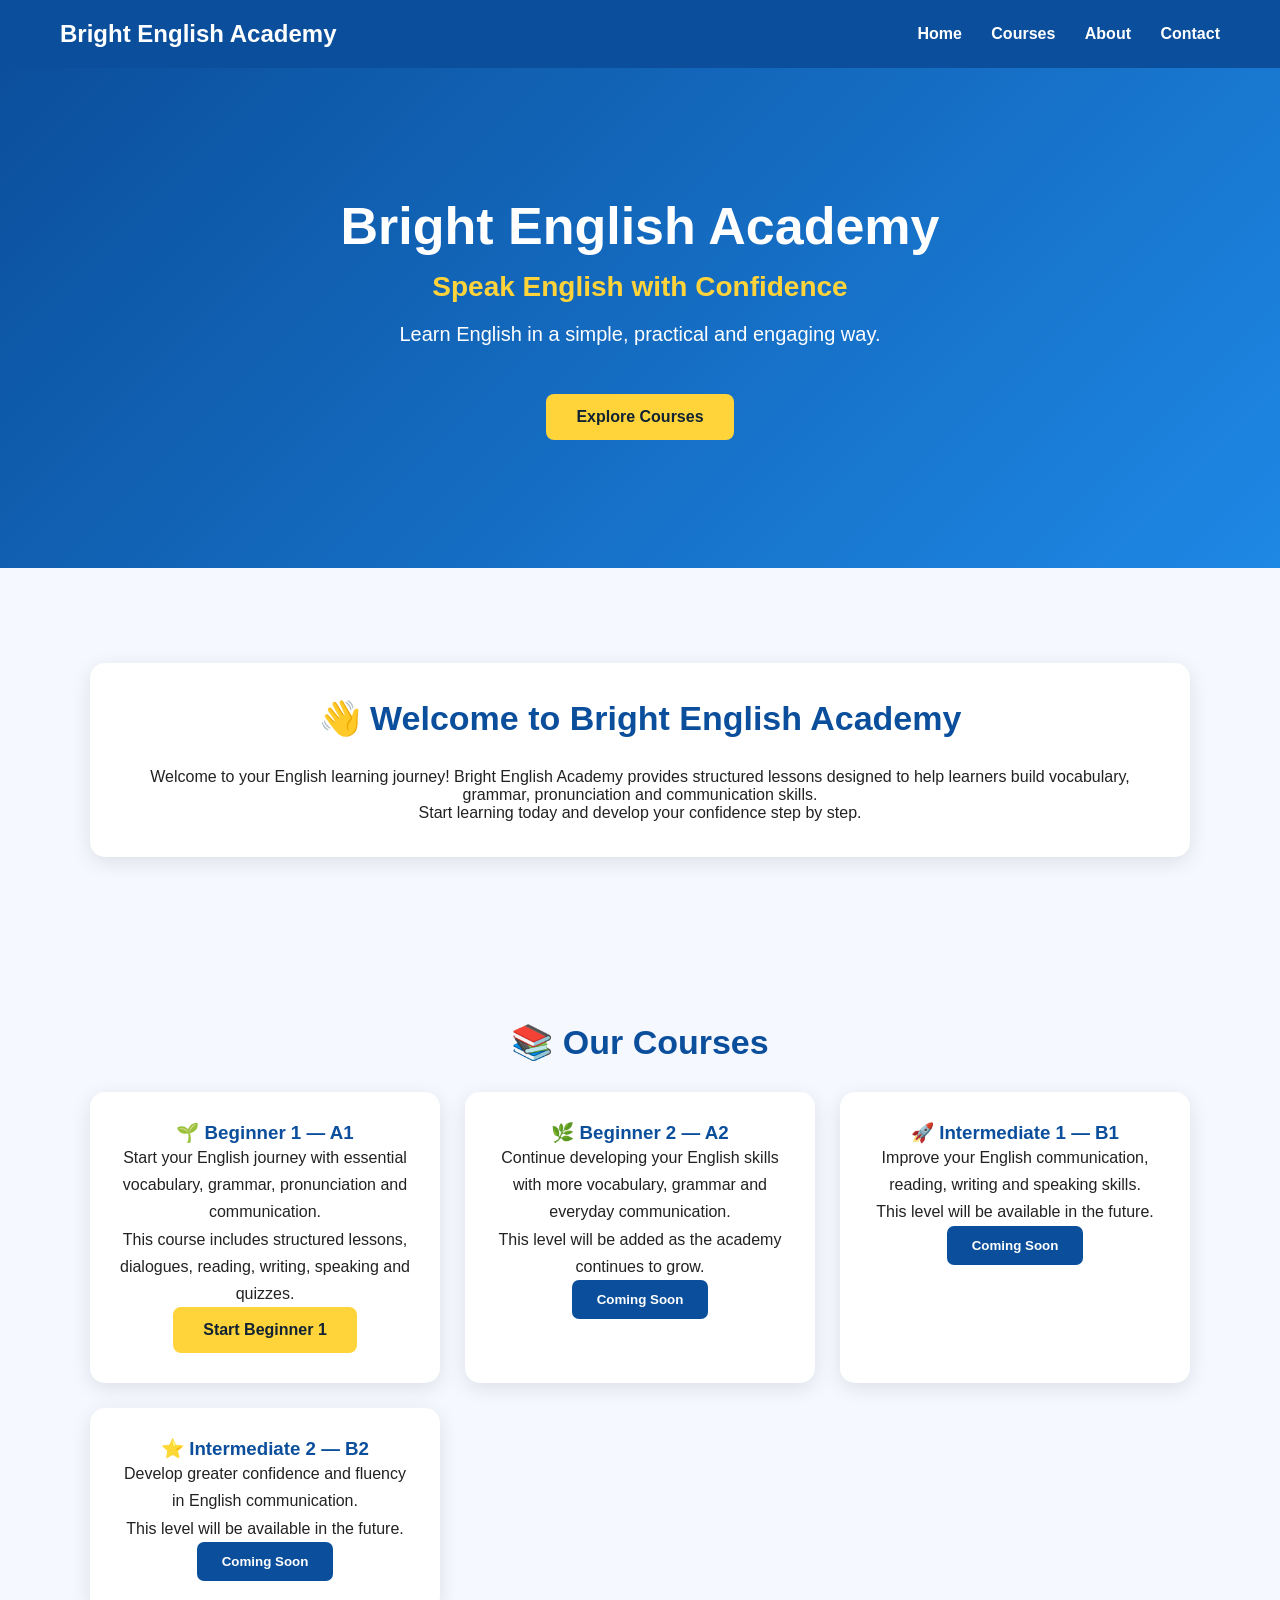
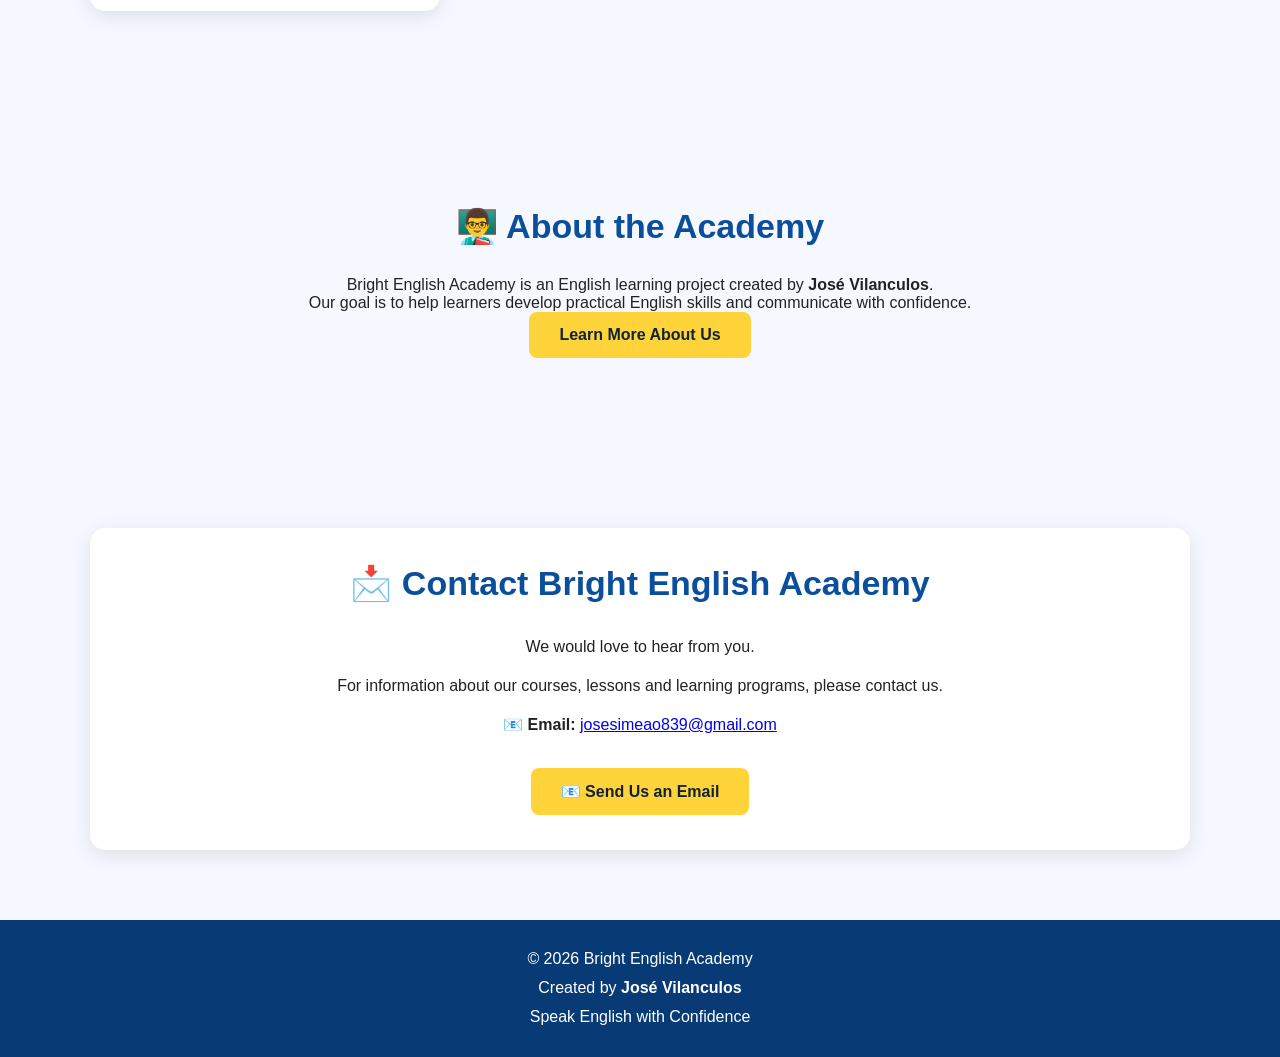
==== index.html @ e509ca89 "Update index.html" ====
<!DOCTYPE html>
<html lang="en">

<head>
<link rel="icon" type="image/png" href="logo.png">
    <meta charset="UTF-8">

    <meta name="viewport"
          content="width=device-width, initial-scale=1.0">

    <meta name="google-site-verification"
          content="b0U8e1VQ_uiC8U3adajL7qP7FSpuD-SsK0isvHvMrqo">

    <meta name="description"
          content="Bright English Academy - Learn English with structured lessons, vocabulary, grammar, pronunciation and practical exercises.">

    <meta name="keywords"
          content="Bright English Academy, Learn English, English course, Beginner English, A1 English">

    <meta name="author"
          content="José Vilanculos">

    <title>Bright English Academy | Learn English with Confidence</title>

    <link rel="stylesheet" href="style.css">

    <style>

        .home-container {
            max-width: 1100px;
            margin: auto;
        }

        .welcome-card {
            background: white;
            padding: 35px;
            margin: 25px 0;
            border-radius: 15px;
            box-shadow: 0 5px 20px rgba(0,0,0,0.10);
            text-align: center;
        }

        .welcome-card h2 {
            color: #0b4f9c;
        }

        .courses-grid {
            display: grid;
            grid-template-columns:
                repeat(auto-fit, minmax(280px, 1fr));

            gap: 25px;
            margin-top: 30px;
        }

        .course-card {
            background: white;
            padding: 30px;
            border-radius: 15px;
            box-shadow: 0 5px 20px rgba(0,0,0,0.10);
        }

        .course-card h3 {
            color: #0b4f9c;
        }

        .course-card p {
            line-height: 1.7;
        }

        .academy-info {
            background: #f5f9ff;
            padding: 30px;
            border-radius: 15px;
            margin-top: 25px;
        }

        .contact-box {
            background: white;
            padding: 35px;
            border-radius: 15px;
            box-shadow: 0 5px 20px rgba(0,0,0,0.10);
        }

    </style>

</head>


<body>


<!-- HEADER -->

<header>

    <div class="logo">
        Bright English Academy
    </div>

    <nav>

        <a href="index.html">
            Home
        </a>

        <a href="#courses">
            Courses
        </a>

        <a href="about.html">
            About
        </a>

        <a href="#contact">
            Contact
        </a>

    </nav>

</header>


<!-- HERO -->

<section id="home" class="hero">

    <div>

        <h1>
            Bright English Academy
        </h1>

        <h2>
            Speak English with Confidence
        </h2>

        <p>
            Learn English in a simple, practical
            and engaging way.
        </p>

        <br>

        <a href="#courses"
           class="button">

            Explore Courses

        </a>

    </div>

</section>


<!-- WELCOME -->

<section class="section">

<div class="home-container">

    <div class="welcome-card">

        <h2>
            👋 Welcome to Bright English Academy
        </h2>

        <p>

            Welcome to your English learning journey!

            Bright English Academy provides structured
            lessons designed to help learners build
            vocabulary, grammar, pronunciation and
            communication skills.

        </p>

        <p>

            Start learning today and develop your
            confidence step by step.

        </p>

    </div>

</div>

</section>


<!-- COURSES -->

<section id="courses"
         class="section">

<div class="home-container">

    <h2>
        📚 Our Courses
    </h2>


    <div class="courses-grid">


        <!-- BEGINNER 1 -->

        <div class="course-card">

            <h3>
                🌱 Beginner 1 — A1
            </h3>

            <p>

                Start your English journey with
                essential vocabulary, grammar,
                pronunciation and communication.

            </p>

            <p>

                This course includes structured
                lessons, dialogues, reading,
                writing, speaking and quizzes.

            </p>

            <a href="beginner1.html"
               class="button">

                Start Beginner 1

            </a>

        </div>


        <!-- BEGINNER 2 -->

        <div class="course-card">

            <h3>
                🌿 Beginner 2 — A2
            </h3>

            <p>

                Continue developing your English
                skills with more vocabulary,
                grammar and everyday communication.

            </p>

            <p>

                This level will be added as the
                academy continues to grow.

            </p>

            <button disabled>
                Coming Soon
            </button>

        </div>


        <!-- INTERMEDIATE 1 -->

        <div class="course-card">

            <h3>
                🚀 Intermediate 1 — B1
            </h3>

            <p>

                Improve your English communication,
                reading, writing and speaking skills.

            </p>

            <p>

                This level will be available
                in the future.

            </p>

            <button disabled>
                Coming Soon
            </button>

        </div>


        <!-- INTERMEDIATE 2 -->

        <div class="course-card">

            <h3>
                ⭐ Intermediate 2 — B2
            </h3>

            <p>

                Develop greater confidence and
                fluency in English communication.

            </p>

            <p>

                This level will be available
                in the future.

            </p>

            <button disabled>
                Coming Soon
            </button>

        </div>


    </div>

</div>

</section>


<!-- ABOUT PREVIEW -->

<section class="section">

<div class="home-container">

    <div class="academy-info">

        <h2>
            👨‍🏫 About the Academy
        </h2>

        <p>

            Bright English Academy is an English
            learning project created by
            <strong>José Vilanculos</strong>.

        </p>

        <p>

            Our goal is to help learners develop
            practical English skills and communicate
            with confidence.

        </p>

        <a href="about.html"
           class="button">

            Learn More About Us

        </a>

    </div>

</div>

</section>


<!-- CONTACT -->

<section id="contact"
         class="section">

<div class="home-container">

    <div class="contact-box">

        <h2>
            📩 Contact Bright English Academy
        </h2>

        <p>
            We would love to hear from you.
        </p>

        <p>

            For information about our courses,
            lessons and learning programs,
            please contact us.

        </p>

        <p>

            📧 <strong>Email:</strong>

            <a href="mailto:josesimeao839@gmail.com">

                josesimeao839@gmail.com

            </a>

        </p>

        <br>

        <a href="mailto:josesimeao839@gmail.com"
           class="button">

            📧 Send Us an Email

        </a>

    </div>

</div>

</section>


<!-- FOOTER -->

<footer>

    <p>
        © 2026 Bright English Academy
    </p>

    <p>
        Created by <strong>José Vilanculos</strong>
    </p>

    <p>
        Speak English with Confidence
    </p>

</footer>


</body>

</html>
---- style.css ----
* {
    margin: 0;
    padding: 0;
    box-sizing: border-box;
}

body {
    font-family: Arial, sans-serif;
    background: #f5f9ff;
    color: #222;
}

header {
    background: #0b4f9c;
    color: white;
    padding: 20px 60px;
    display: flex;
    justify-content: space-between;
    align-items: center;
}

.logo {
    font-size: 24px;
    font-weight: bold;
}

nav a {
    color: white;
    text-decoration: none;
    margin-left: 25px;
    font-weight: bold;
}

nav a:hover {
    color: #ffd43b;
}

.hero {
    min-height: 500px;
    display: flex;
    align-items: center;
    justify-content: center;
    text-align: center;
    padding: 50px 20px;
    background: linear-gradient(135deg, #0b4f9c, #1e88e5);
    color: white;
}

.hero h1 {
    font-size: 52px;
    margin-bottom: 15px;
}

.hero h2 {
    font-size: 28px;
    color: #ffd43b;
    margin-bottom: 20px;
}

.hero p {
    font-size: 20px;
    margin-bottom: 30px;
}

.button {
    display: inline-block;
    background: #ffd43b;
    color: #123;
    padding: 14px 30px;
    border-radius: 8px;
    text-decoration: none;
    font-weight: bold;
}

.button:hover {
    background: white;
}

.section {
    padding: 70px 20px;
    text-align: center;
}

.section h2 {
    color: #0b4f9c;
    font-size: 34px;
    margin-bottom: 30px;
}

.card {
    max-width: 500px;
    margin: auto;
    background: white;
    padding: 35px;
    border-radius: 15px;
    box-shadow: 0 5px 20px rgba(0, 0, 0, 0.12);
}

.card h3 {
    color: #0b4f9c;
    font-size: 28px;
    margin-bottom: 15px;
}

.card p {
    line-height: 1.7;
    margin-bottom: 20px;
}

button {
    background: #0b4f9c;
    color: white;
    border: none;
    padding: 12px 25px;
    border-radius: 7px;
    cursor: pointer;
    font-weight: bold;
}

button:hover {
    background: #083b75;
}

#about p,
#contact p {
    max-width: 700px;
    margin: 12px auto;
    line-height: 1.7;
}

footer {
    background: #083b75;
    color: white;
    text-align: center;
    padding: 25px;
    line-height: 1.8;
}
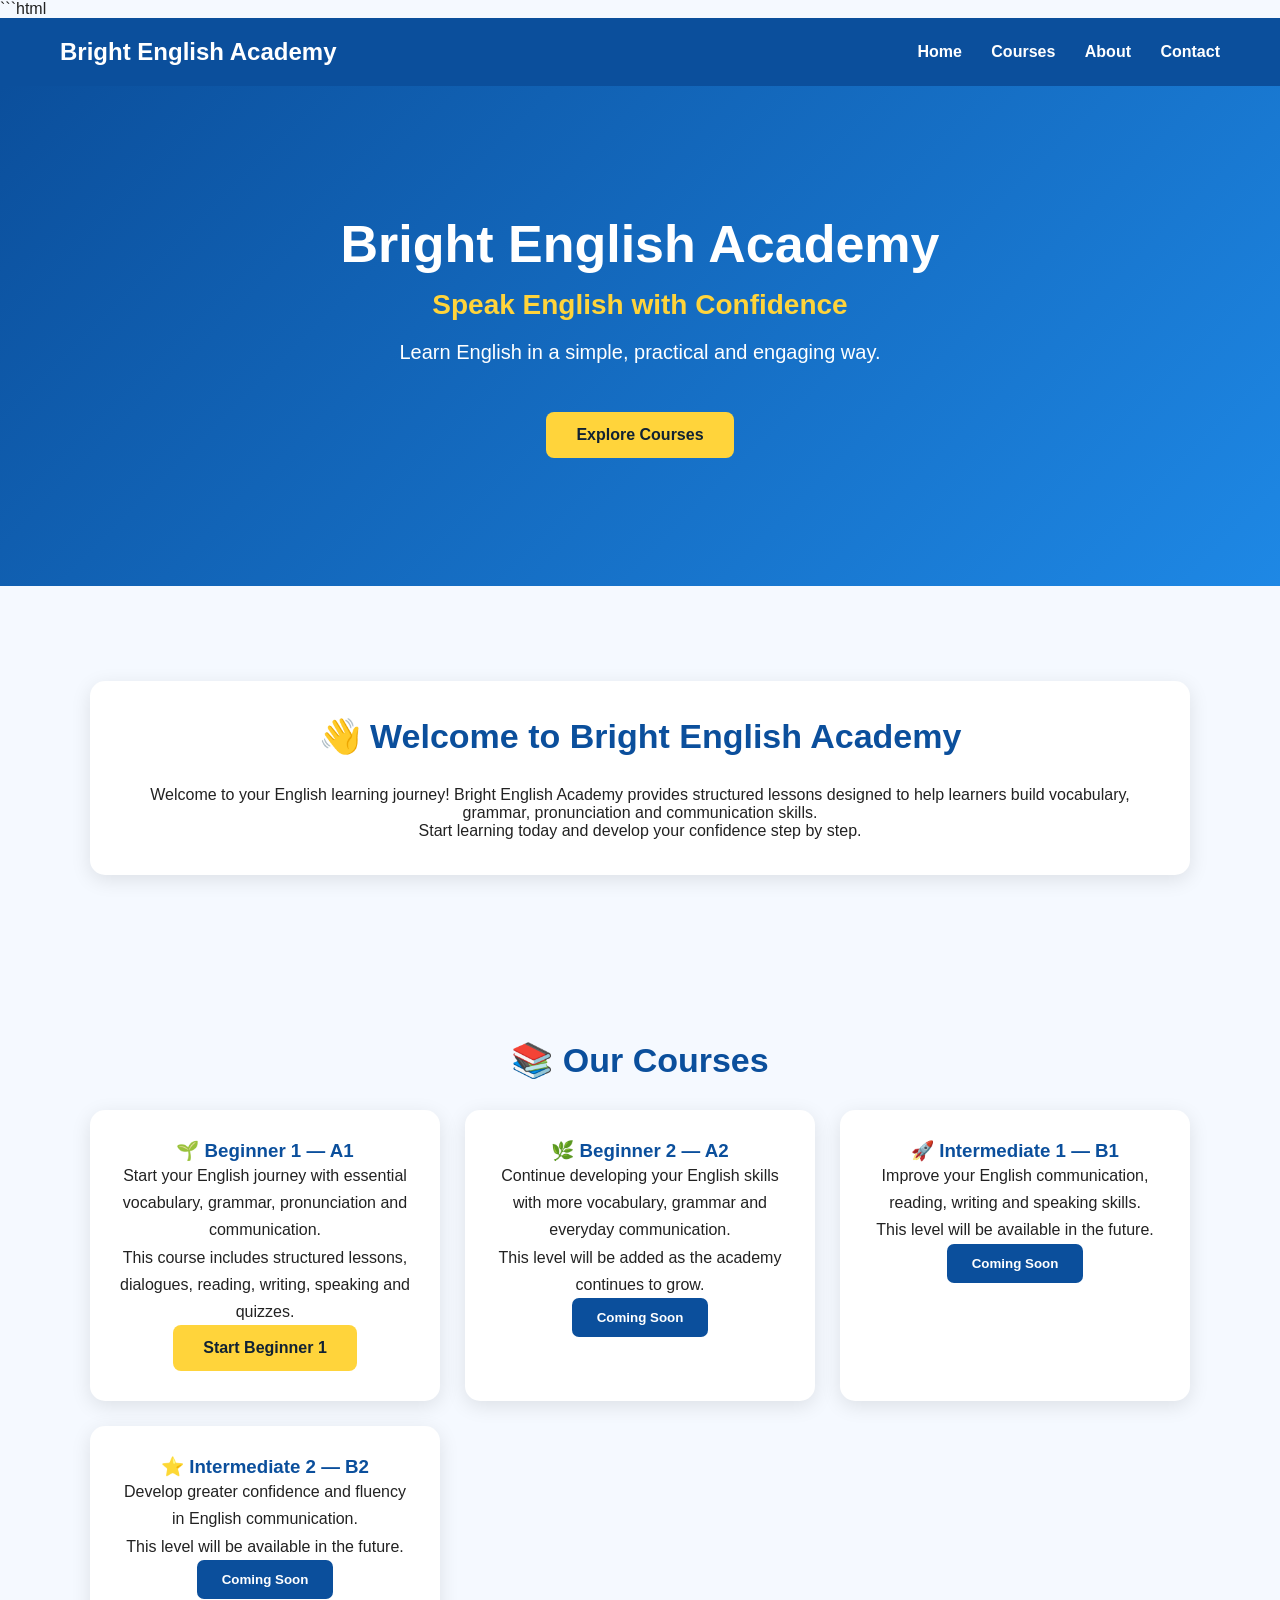
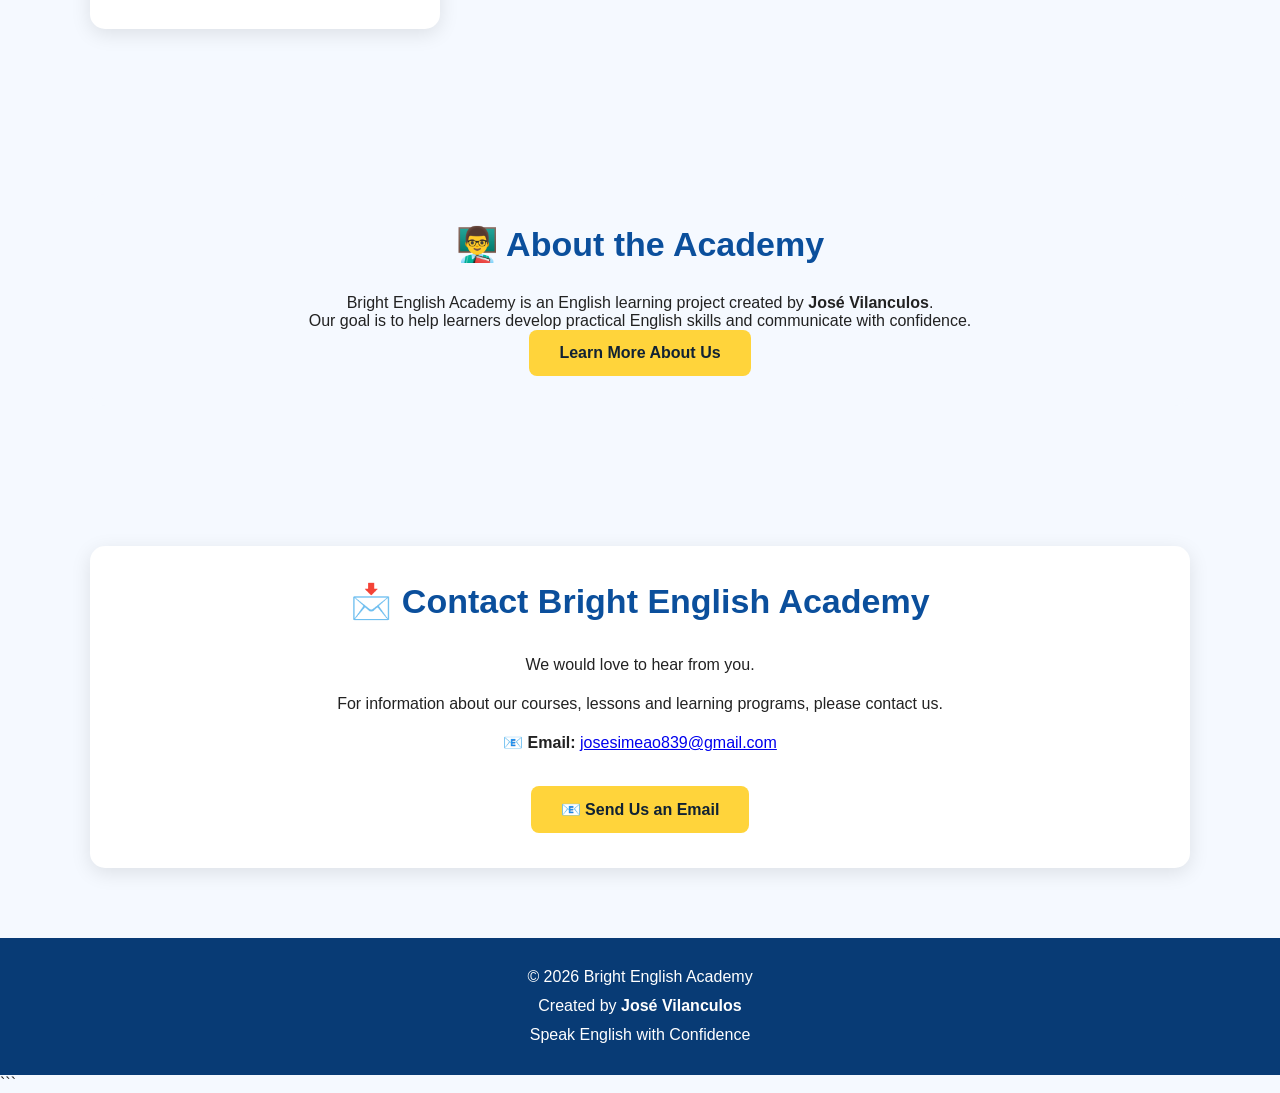
==== commit 0face3e4: "Update index.html" ====
--- a/index.html
+++ b/index.html
@@ -1,8 +1,11 @@
+```html
 <!DOCTYPE html>
 <html lang="en">
 
 <head>
-<link rel="icon" type="image/png" href="logo.png">
+
+    <link rel="icon" type="image/png" href="logo.png">
+
     <meta charset="UTF-8">
 
     <meta name="viewport"
@@ -230,7 +233,9 @@
 
             </p>
 
-            <a href="beginner1.html"
+            <!-- CORRECTED LINK -->
+
+            <a href="beginner-a1.html"
                class="button">
 
                 Start Beginner 1
@@ -452,3 +457,4 @@
 </body>
 
 </html>
+```
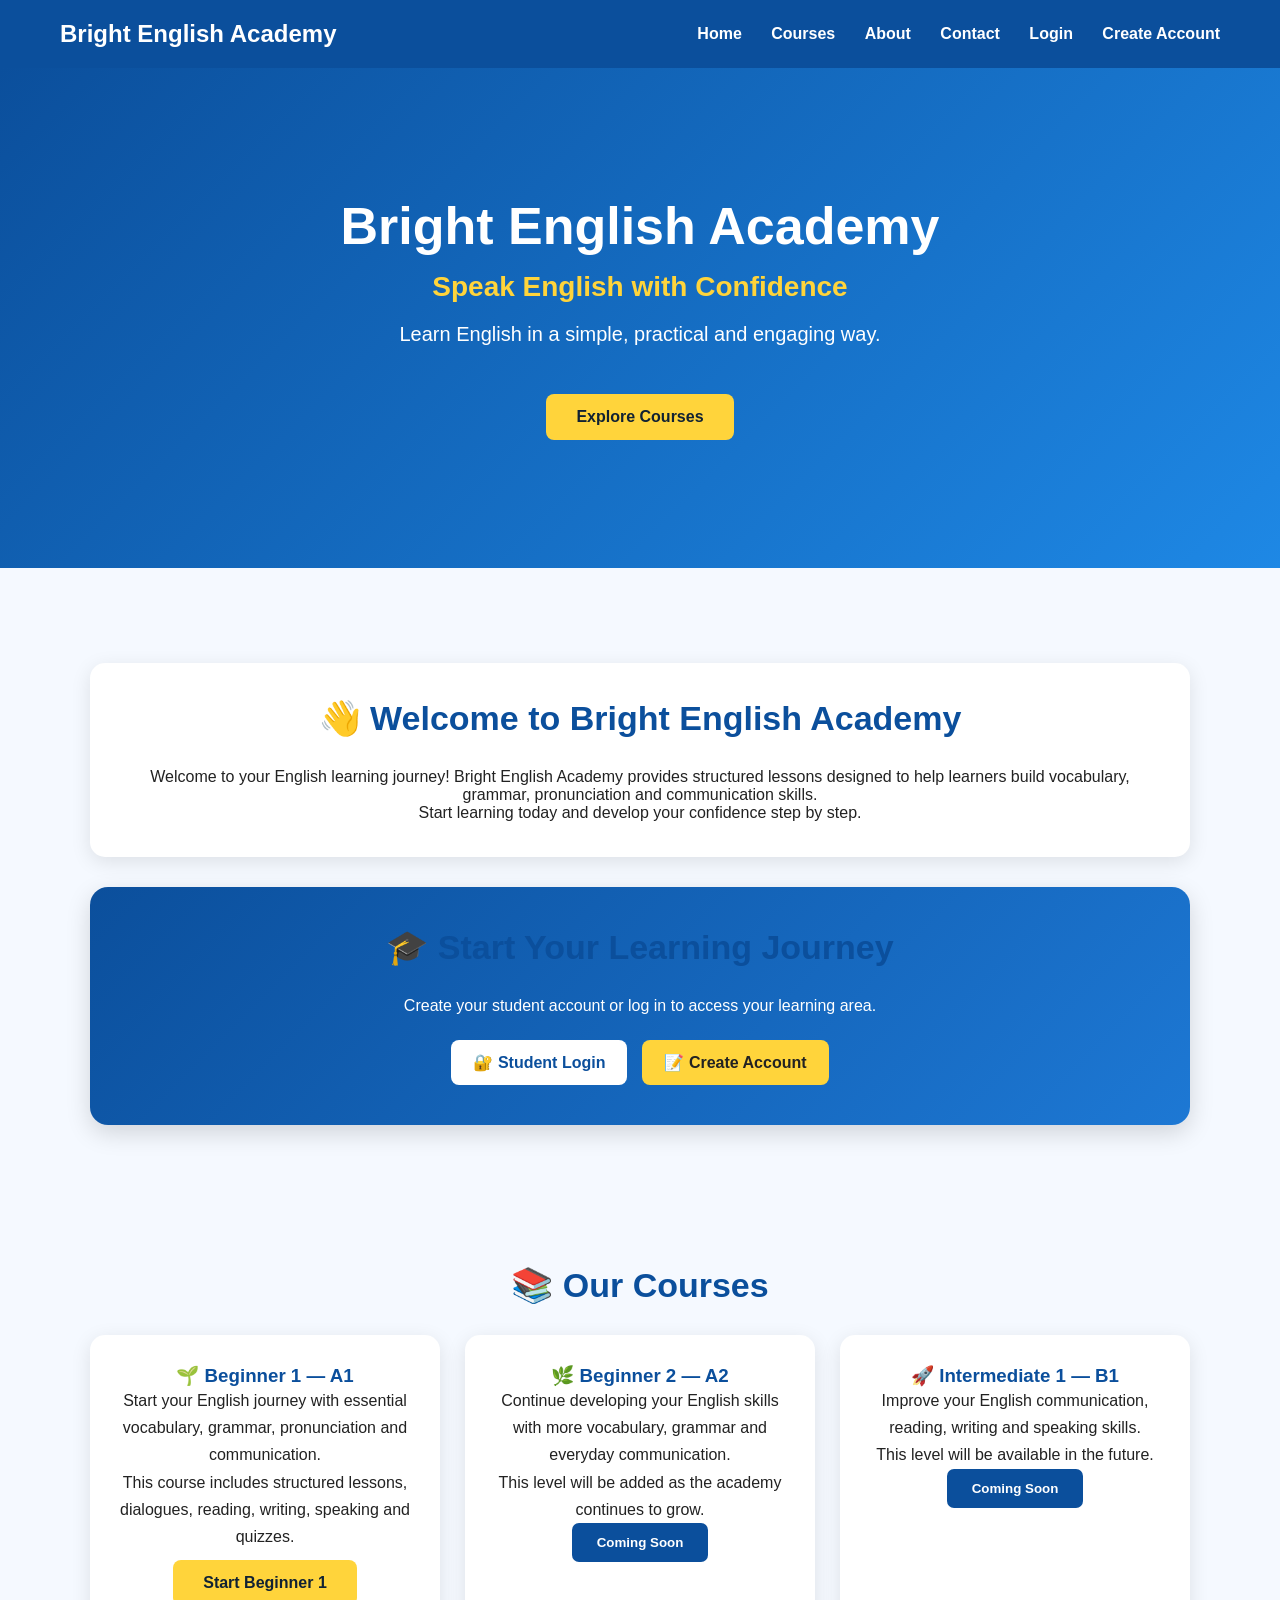
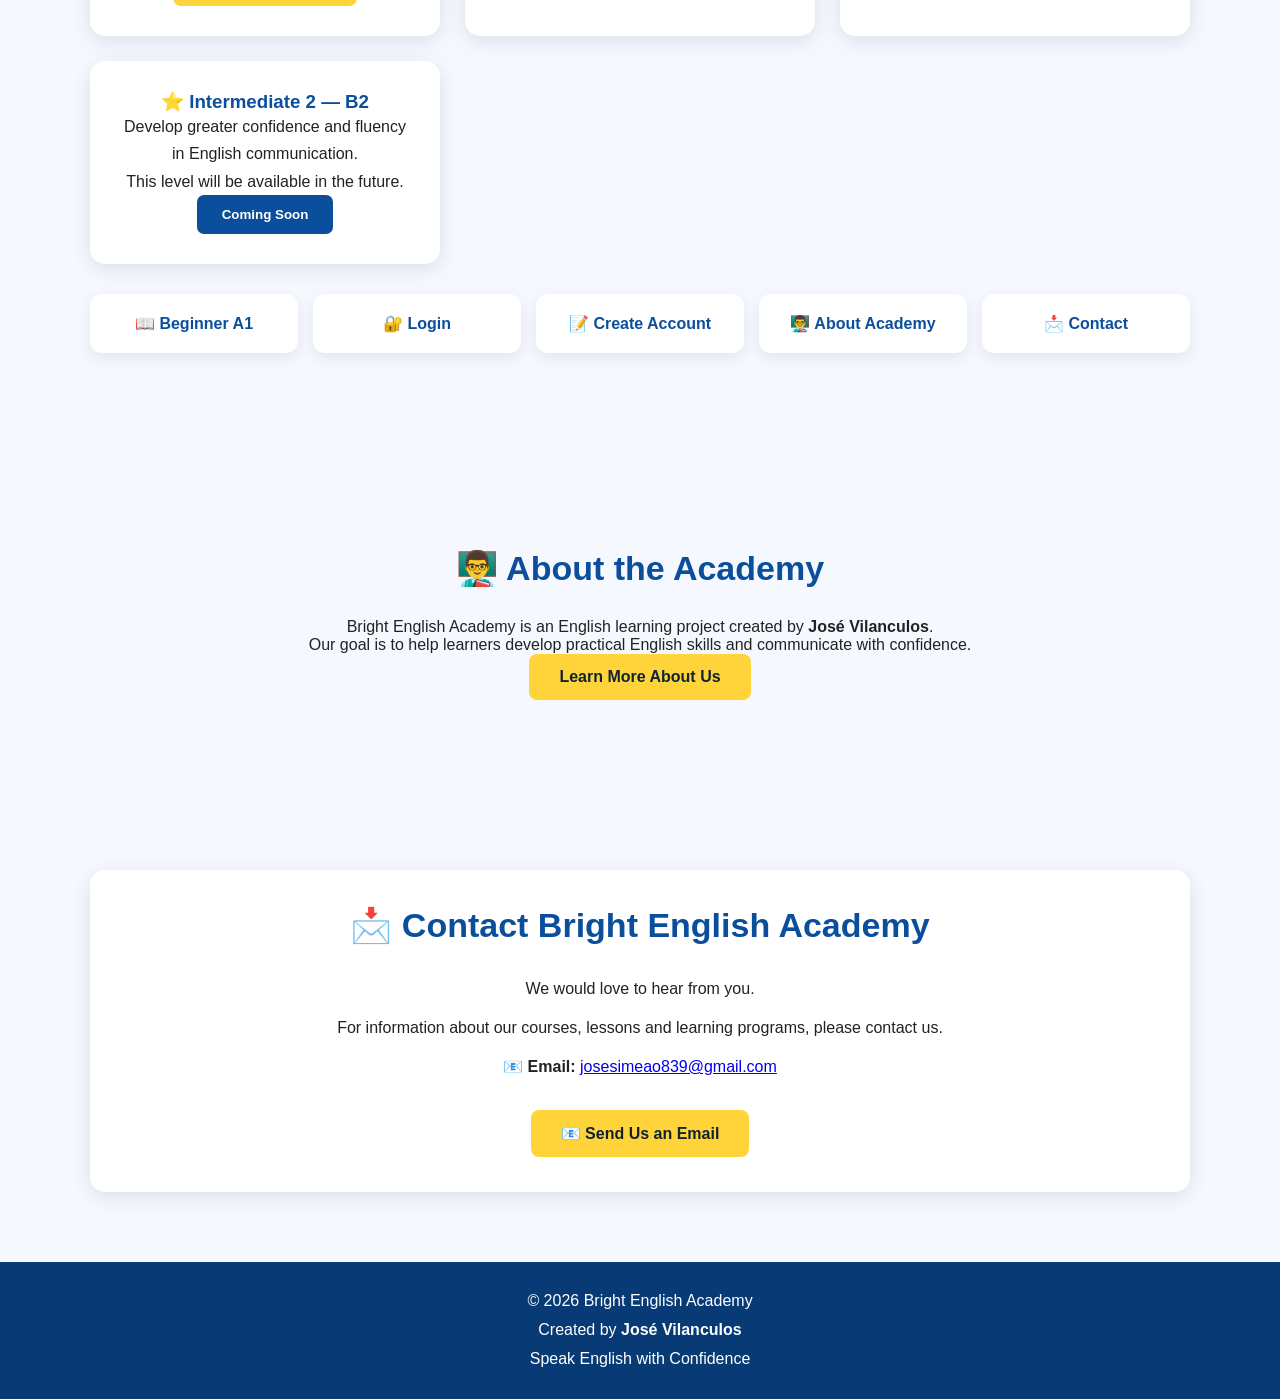
==== commit de7a5bc5: "Update index.html" ====
--- a/index.html
+++ b/index.html
@@ -1,4 +1,3 @@
-```html
 <!DOCTYPE html>
 <html lang="en">
 
@@ -22,6 +21,10 @@
 
     <meta name="author"
           content="José Vilanculos">
+
+    <!-- Private pages should not appear in Google search -->
+    <meta name="robots"
+          content="index, follow">
 
     <title>Bright English Academy | Learn English with Confidence</title>
 
@@ -51,7 +54,6 @@
             display: grid;
             grid-template-columns:
                 repeat(auto-fit, minmax(280px, 1fr));
-
             gap: 25px;
             margin-top: 30px;
         }
@@ -85,6 +87,125 @@
             box-shadow: 0 5px 20px rgba(0,0,0,0.10);
         }
 
+        .account-box {
+            background: linear-gradient(
+                135deg,
+                #0b4f9c,
+                #1d78d4
+            );
+
+            color: white;
+
+            padding: 40px;
+
+            border-radius: 18px;
+
+            margin-top: 30px;
+
+            text-align: center;
+
+            box-shadow:
+                0 8px 25px
+                rgba(0,0,0,0.15);
+        }
+
+        .account-box h2 {
+            margin-top: 0;
+        }
+
+        .account-buttons {
+            display: flex;
+            justify-content: center;
+            gap: 15px;
+            flex-wrap: wrap;
+            margin-top: 25px;
+        }
+
+        .account-button {
+            display: inline-block;
+
+            padding: 13px 22px;
+
+            border-radius: 8px;
+
+            text-decoration: none;
+
+            font-weight: bold;
+        }
+
+        .login-button {
+            background: white;
+            color: #0b4f9c;
+        }
+
+        .register-button {
+            background: #ffd43b;
+            color: #222;
+        }
+
+        .account-button:hover {
+            opacity: 0.9;
+            transform: translateY(-1px);
+        }
+
+        .course-card .button {
+            display: inline-block;
+            margin-top: 10px;
+        }
+
+        .quick-links {
+            display: grid;
+
+            grid-template-columns:
+                repeat(auto-fit, minmax(180px, 1fr));
+
+            gap: 15px;
+
+            margin-top: 30px;
+        }
+
+        .quick-link {
+            display: block;
+
+            background: white;
+
+            padding: 20px;
+
+            border-radius: 12px;
+
+            text-align: center;
+
+            text-decoration: none;
+
+            color: #0b4f9c;
+
+            font-weight: bold;
+
+            box-shadow:
+                0 5px 15px
+                rgba(0,0,0,0.08);
+        }
+
+        .quick-link:hover {
+            transform: translateY(-2px);
+        }
+
+        @media (max-width: 600px) {
+
+            .account-box {
+                padding: 30px 20px;
+            }
+
+            .account-buttons {
+                flex-direction: column;
+            }
+
+            .account-button {
+                width: 100%;
+            }
+
+        }
+
     </style>
 
 </head>
@@ -117,6 +238,14 @@
 
         <a href="#contact">
             Contact
+        </a>
+
+        <a href="login.html">
+            Login
+        </a>
+
+        <a href="register.html">
+            Create Account
         </a>
 
     </nav>
@@ -189,6 +318,40 @@
 
     </div>
 
+
+    <!-- ACCOUNT -->
+
+    <div class="account-box">
+
+        <h2>
+            🎓 Start Your Learning Journey
+        </h2>
+
+        <p>
+            Create your student account or log in
+            to access your learning area.
+        </p>
+
+        <div class="account-buttons">
+
+            <a href="login.html"
+               class="account-button login-button">
+
+                🔐 Student Login
+
+            </a>
+
+            <a href="register.html"
+               class="account-button register-button">
+
+                📝 Create Account
+
+            </a>
+
+        </div>
+
+    </div>
+
 </div>
 
 </section>
@@ -233,8 +396,6 @@
 
             </p>
 
-            <!-- CORRECTED LINK -->
-
             <a href="beginner-a1.html"
                class="button">
 
@@ -335,6 +496,52 @@
 
     </div>
 
+
+    <!-- QUICK LINKS -->
+
+    <div class="quick-links">
+
+        <a href="beginner-a1.html"
+           class="quick-link">
+
+            📖 Beginner A1
+
+        </a>
+
+
+        <a href="login.html"
+           class="quick-link">
+
+            🔐 Login
+
+        </a>
+
+
+        <a href="register.html"
+           class="quick-link">
+
+            📝 Create Account
+
+        </a>
+
+
+        <a href="about.html"
+           class="quick-link">
+
+            👨‍🏫 About Academy
+
+        </a>
+
+
+        <a href="#contact"
+           class="quick-link">
+
+            📩 Contact
+
+        </a>
+
+    </div>
+
 </div>
 
 </section>
@@ -457,4 +664,3 @@
 </body>
 
 </html>
-```
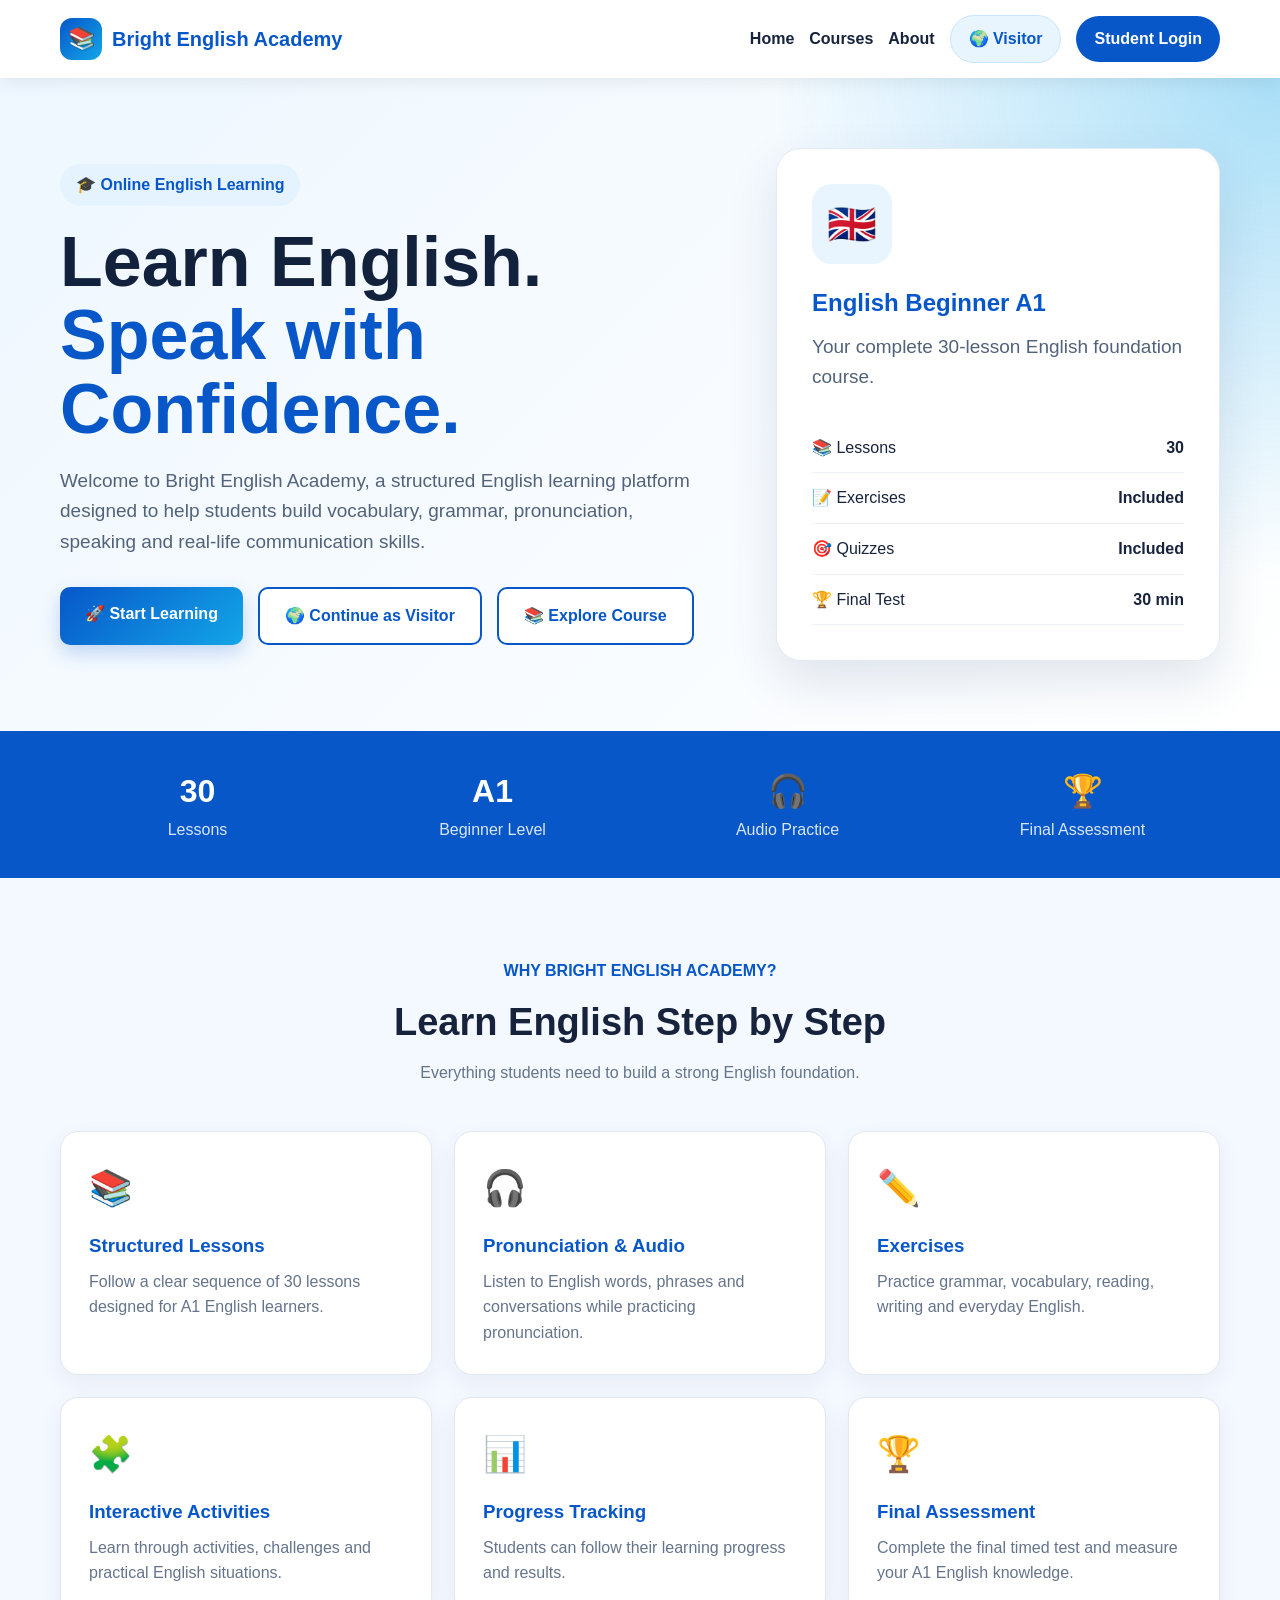
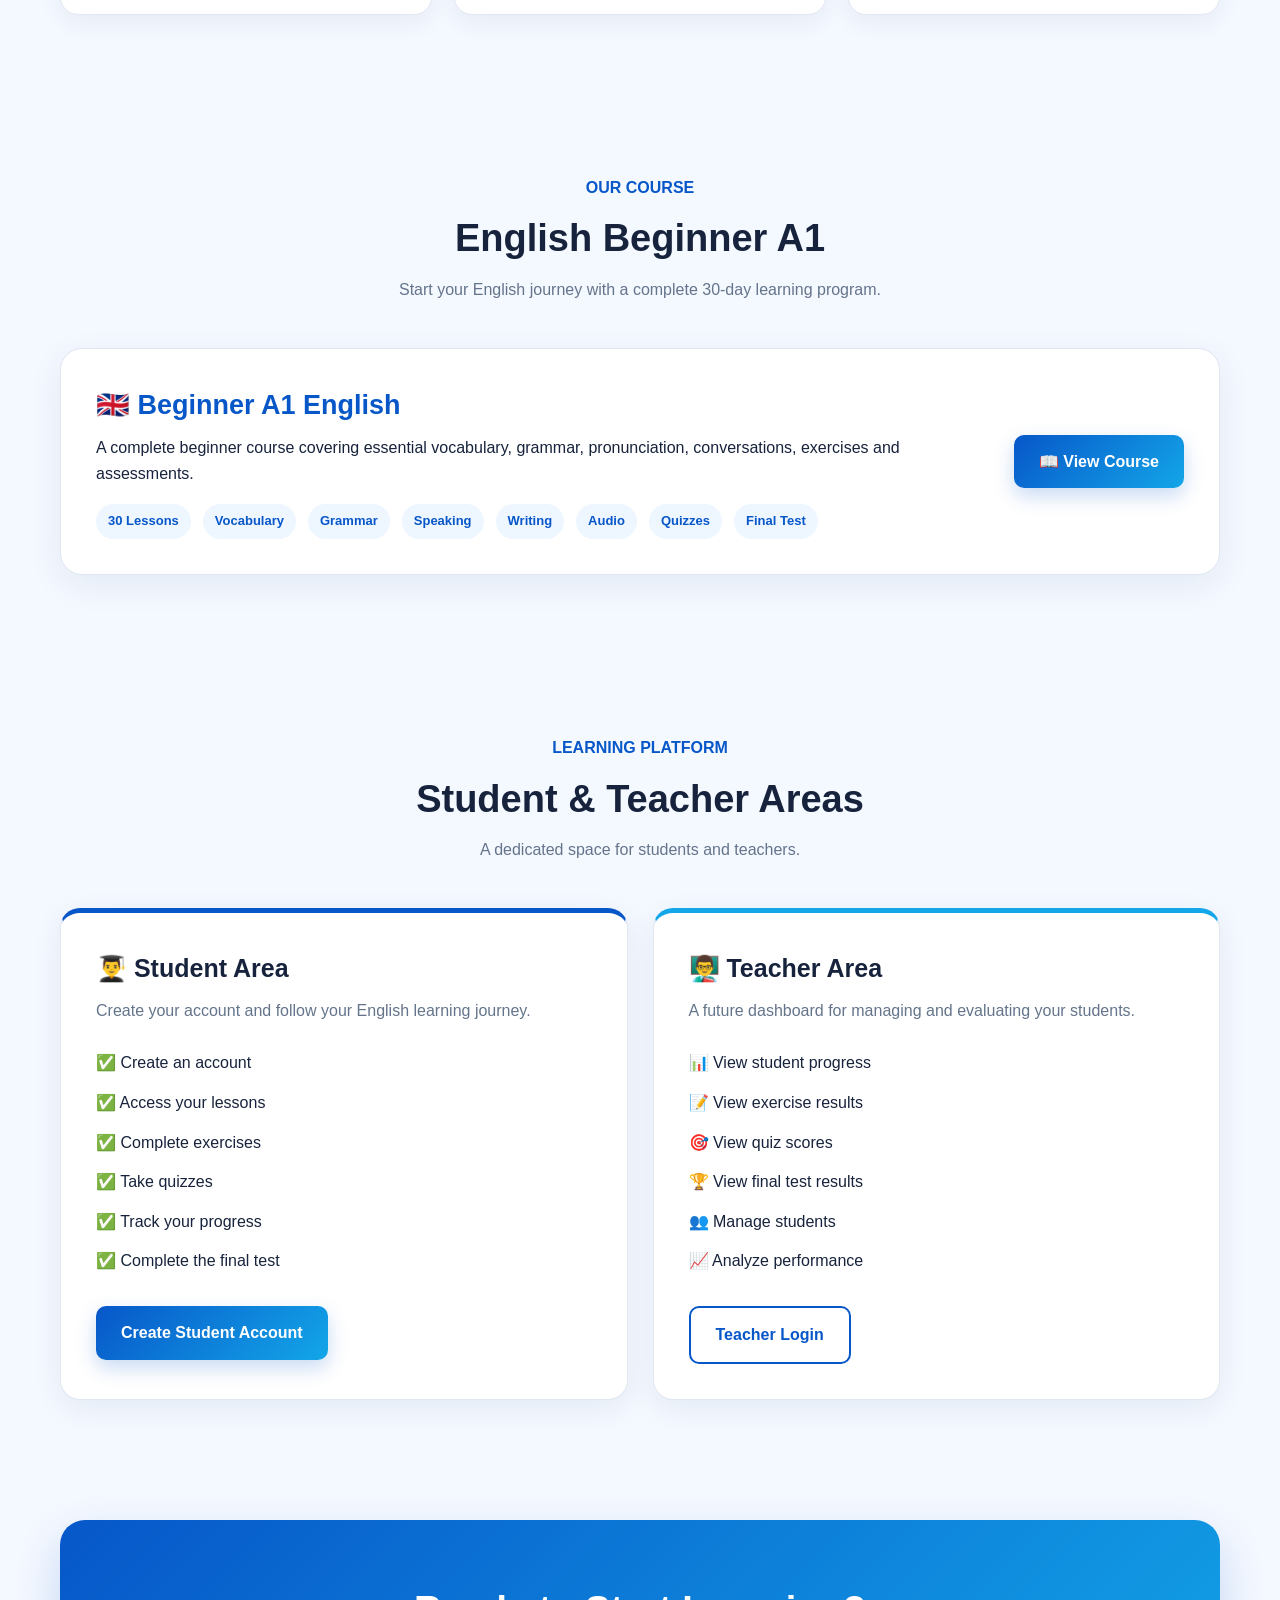
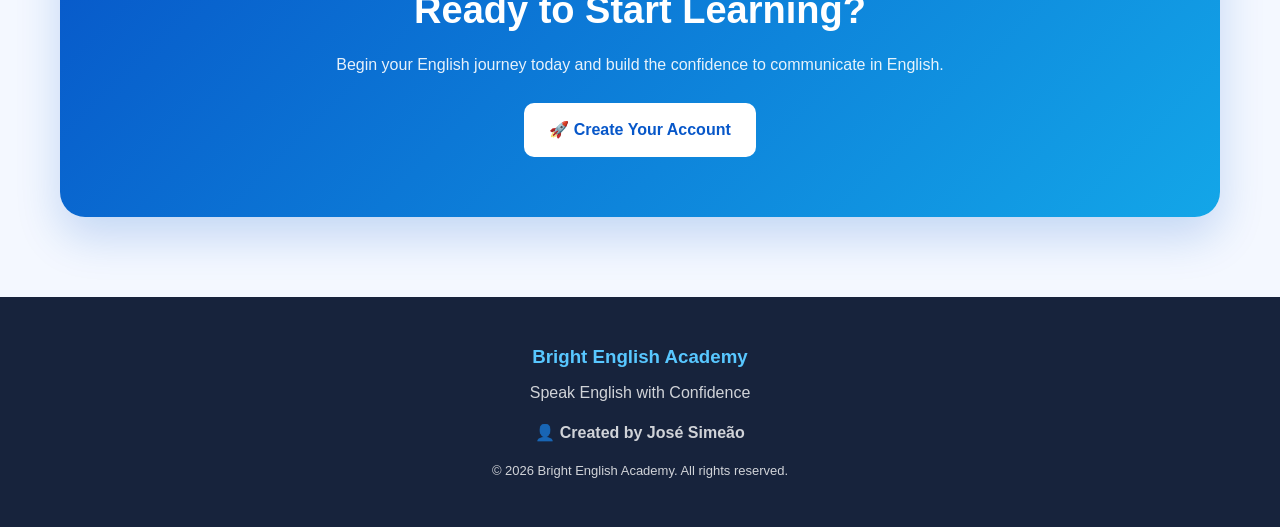
==== commit 16194b8e: "Add files via upload" ====
--- a/index.html
+++ b/index.html
@@ -3,207 +3,714 @@
 
 <head>
 
-    <link rel="icon" type="image/png" href="logo.png">
-
     <meta charset="UTF-8">
 
     <meta name="viewport"
           content="width=device-width, initial-scale=1.0">
 
-    <meta name="google-site-verification"
-          content="b0U8e1VQ_uiC8U3adajL7qP7FSpuD-SsK0isvHvMrqo">
-
     <meta name="description"
-          content="Bright English Academy - Learn English with structured lessons, vocabulary, grammar, pronunciation and practical exercises.">
-
-    <meta name="keywords"
-          content="Bright English Academy, Learn English, English course, Beginner English, A1 English">
-
-    <meta name="author"
-          content="José Vilanculos">
-
-    <!-- Private pages should not appear in Google search -->
-    <meta name="robots"
-          content="index, follow">
-
-    <title>Bright English Academy | Learn English with Confidence</title>
-
-    <link rel="stylesheet" href="style.css">
+          content="Bright English Academy - Learn English with confidence through structured lessons, exercises, quizzes and assessments.">
+
+    <title>Bright English Academy</title>
 
     <style>
 
-        .home-container {
-            max-width: 1100px;
+        * {
+            margin: 0;
+            padding: 0;
+            box-sizing: border-box;
+        }
+
+        html {
+            scroll-behavior: smooth;
+        }
+
+        body {
+            font-family: Arial, Helvetica, sans-serif;
+            background: #f4f8ff;
+            color: #17233c;
+            line-height: 1.6;
+        }
+
+        /* =========================
+           NAVIGATION
+        ========================== */
+
+        nav {
+            position: sticky;
+            top: 0;
+            z-index: 1000;
+
+            background: rgba(255,255,255,.96);
+
+            box-shadow:
+                0 3px 18px rgba(0,0,0,.08);
+
+            backdrop-filter: blur(10px);
+        }
+
+        .nav-container {
+            max-width: 1200px;
             margin: auto;
-        }
-
-        .welcome-card {
+
+            display: flex;
+            align-items: center;
+            justify-content: space-between;
+
+            padding: 15px 20px;
+        }
+
+        .logo {
+            display: flex;
+            align-items: center;
+            gap: 10px;
+
+            text-decoration: none;
+            color: #0757c9;
+
+            font-size: 20px;
+            font-weight: 800;
+        }
+
+        .logo-icon {
+            width: 42px;
+            height: 42px;
+
+            display: flex;
+            align-items: center;
+            justify-content: center;
+
+            border-radius: 12px;
+
+            background:
+                linear-gradient(
+                    135deg,
+                    #0757c9,
+                    #13a6e8
+                );
+
+            color: white;
+
+            font-size: 22px;
+        }
+
+        .nav-links {
+            display: flex;
+            gap: 15px;
+            align-items: center;
+        }
+
+        .nav-links a {
+            text-decoration: none;
+            color: #17233c;
+            font-weight: 600;
+        }
+
+        .nav-links a:hover {
+            color: #0757c9;
+        }
+
+        .visitor-btn {
+            padding: 10px 18px;
+
+            border-radius: 25px;
+
+            background: #e8f5ff;
+
+            color: #0757c9 !important;
+
+            border: 1px solid #c9e5ff;
+        }
+
+        .visitor-btn:hover {
+            background: #0757c9;
+            color: white !important;
+        }
+
+        .login-btn {
+            padding: 10px 18px;
+
+            border-radius: 25px;
+
+            background: #0757c9;
+            color: white !important;
+        }
+
+        /* =========================
+           HERO
+        ========================== */
+
+        .hero {
+            min-height: 620px;
+
+            display: flex;
+            align-items: center;
+
+            background:
+                radial-gradient(
+                    circle at top right,
+                    rgba(19,166,232,.35),
+                    transparent 35%
+                ),
+
+                linear-gradient(
+                    135deg,
+                    #eef7ff,
+                    #ffffff
+                );
+        }
+
+        .hero-container {
+            max-width: 1200px;
+            width: 100%;
+
+            margin: auto;
+
+            padding: 70px 20px;
+
+            display: grid;
+
+            grid-template-columns:
+                1.2fr .8fr;
+
+            gap: 50px;
+
+            align-items: center;
+        }
+
+        .hero-badge {
+            display: inline-block;
+
+            padding: 8px 16px;
+
+            border-radius: 30px;
+
+            background: #e4f3ff;
+
+            color: #0757c9;
+
+            font-weight: bold;
+
+            margin-bottom: 20px;
+        }
+
+        .hero h1 {
+            font-size:
+                clamp(42px, 6vw, 70px);
+
+            line-height: 1.05;
+
+            margin-bottom: 20px;
+
+            color: #12213c;
+        }
+
+        .hero h1 span {
+            color: #0757c9;
+        }
+
+        .hero p {
+            font-size: 19px;
+
+            max-width: 650px;
+
+            color: #52627a;
+
+            margin-bottom: 30px;
+        }
+
+        .hero-buttons {
+            display: flex;
+            gap: 15px;
+            flex-wrap: wrap;
+        }
+
+        .btn {
+            display: inline-block;
+
+            padding: 14px 25px;
+
+            border-radius: 10px;
+
+            text-decoration: none;
+
+            font-weight: bold;
+
+            transition: .25s;
+        }
+
+        .btn-primary {
+            background:
+                linear-gradient(
+                    135deg,
+                    #0757c9,
+                    #13a6e8
+                );
+
+            color: white;
+
+            box-shadow:
+                0 8px 20px
+                rgba(7,87,201,.22);
+        }
+
+        .btn-primary:hover {
+            transform: translateY(-2px);
+        }
+
+        .btn-secondary {
             background: white;
+
+            color: #0757c9;
+
+            border: 2px solid #0757c9;
+        }
+
+        .btn-secondary:hover {
+            background: #0757c9;
+            color: white;
+        }
+
+        /* =========================
+           HERO CARD
+        ========================== */
+
+        .hero-card {
+            background: white;
+
+            border-radius: 25px;
+
             padding: 35px;
-            margin: 25px 0;
-            border-radius: 15px;
-            box-shadow: 0 5px 20px rgba(0,0,0,0.10);
+
+            box-shadow:
+                0 20px 50px
+                rgba(20,53,100,.12);
+
+            border: 1px solid #e4ebf5;
+        }
+
+        .hero-card-icon {
+            width: 80px;
+            height: 80px;
+
+            display: flex;
+            align-items: center;
+            justify-content: center;
+
+            border-radius: 20px;
+
+            background: #e8f5ff;
+
+            font-size: 40px;
+
+            margin-bottom: 20px;
+        }
+
+        .hero-card h2 {
+            color: #0757c9;
+
+            margin-bottom: 10px;
+        }
+
+        .course-line {
+            display: flex;
+
+            justify-content: space-between;
+
+            padding: 12px 0;
+
+            border-bottom:
+                1px solid #edf1f7;
+        }
+
+        /* =========================
+           STATS
+        ========================== */
+
+        .stats {
+            background: #0757c9;
+            color: white;
+        }
+
+        .stats-container {
+            max-width: 1200px;
+
+            margin: auto;
+
+            padding: 35px 20px;
+
+            display: grid;
+
+            grid-template-columns:
+                repeat(4,1fr);
+
+            gap: 20px;
+
             text-align: center;
         }
 
-        .welcome-card h2 {
-            color: #0b4f9c;
-        }
-
-        .courses-grid {
+        .stat h2 {
+            font-size: 32px;
+        }
+
+        .stat p {
+            opacity: .85;
+        }
+
+        /* =========================
+           SECTIONS
+        ========================== */
+
+        section.content-section {
+            max-width: 1200px;
+
+            margin: auto;
+
+            padding: 80px 20px;
+        }
+
+        .section-heading {
+            text-align: center;
+
+            margin-bottom: 45px;
+        }
+
+        .section-heading span {
+            color: #0757c9;
+
+            font-weight: bold;
+        }
+
+        .section-heading h2 {
+            font-size: 38px;
+
+            margin: 8px 0;
+        }
+
+        .section-heading p {
+            color: #64748b;
+
+            max-width: 650px;
+
+            margin: auto;
+        }
+
+        /* =========================
+           FEATURES
+        ========================== */
+
+        .features {
             display: grid;
+
             grid-template-columns:
-                repeat(auto-fit, minmax(280px, 1fr));
-            gap: 25px;
-            margin-top: 30px;
-        }
+                repeat(3,1fr);
+
+            gap: 22px;
+        }
+
+        .feature-card {
+            background: white;
+
+            padding: 28px;
+
+            border-radius: 18px;
+
+            border: 1px solid #e2e8f1;
+
+            box-shadow:
+                0 8px 25px
+                rgba(20,53,100,.06);
+
+            transition: .25s;
+        }
+
+        .feature-card:hover {
+            transform: translateY(-5px);
+
+            box-shadow:
+                0 15px 35px
+                rgba(20,53,100,.10);
+        }
+
+        .feature-icon {
+            font-size: 35px;
+
+            margin-bottom: 15px;
+        }
+
+        .feature-card h3 {
+            margin-bottom: 8px;
+
+            color: #0757c9;
+        }
+
+        .feature-card p {
+            color: #65748b;
+        }
+
+        /* =========================
+           COURSE
+        ========================== */
 
         .course-card {
             background: white;
-            padding: 30px;
-            border-radius: 15px;
-            box-shadow: 0 5px 20px rgba(0,0,0,0.10);
+
+            border-radius: 22px;
+
+            padding: 35px;
+
+            border: 1px solid #e0e7f1;
+
+            box-shadow:
+                0 10px 35px
+                rgba(20,53,100,.07);
+
+            display: grid;
+
+            grid-template-columns:
+                1fr auto;
+
+            gap: 30px;
+
+            align-items: center;
         }
 
         .course-card h3 {
-            color: #0b4f9c;
-        }
-
-        .course-card p {
-            line-height: 1.7;
-        }
-
-        .academy-info {
-            background: #f5f9ff;
-            padding: 30px;
-            border-radius: 15px;
-            margin-top: 25px;
-        }
-
-        .contact-box {
+            color: #0757c9;
+
+            font-size: 27px;
+
+            margin-bottom: 8px;
+        }
+
+        .course-details {
+            display: flex;
+
+            flex-wrap: wrap;
+
+            gap: 12px;
+
+            margin-top: 18px;
+        }
+
+        .course-tag {
+            background: #eef6ff;
+
+            color: #0757c9;
+
+            padding: 7px 12px;
+
+            border-radius: 20px;
+
+            font-size: 13px;
+
+            font-weight: bold;
+        }
+
+        /* =========================
+           STUDENT / TEACHER
+        ========================== */
+
+        .portal-grid {
+            display: grid;
+
+            grid-template-columns:
+                repeat(2,1fr);
+
+            gap: 25px;
+        }
+
+        .portal-card {
+            padding: 35px;
+
+            border-radius: 20px;
+
             background: white;
-            padding: 35px;
-            border-radius: 15px;
-            box-shadow: 0 5px 20px rgba(0,0,0,0.10);
-        }
-
-        .account-box {
-            background: linear-gradient(
-                135deg,
-                #0b4f9c,
-                #1d78d4
-            );
+
+            border: 1px solid #e2e8f1;
+
+            box-shadow:
+                0 8px 30px
+                rgba(20,53,100,.07);
+        }
+
+        .portal-card.student {
+            border-top: 5px solid #0757c9;
+        }
+
+        .portal-card.teacher {
+            border-top: 5px solid #13a6e8;
+        }
+
+        .portal-card h3 {
+            font-size: 25px;
+
+            margin-bottom: 10px;
+        }
+
+        .portal-card p {
+            color: #64748b;
+
+            margin-bottom: 20px;
+        }
+
+        .portal-list {
+            list-style: none;
+
+            margin-bottom: 25px;
+        }
+
+        .portal-list li {
+            padding: 7px 0;
+        }
+
+        /* =========================
+           CTA
+        ========================== */
+
+        .cta {
+            max-width: 1160px;
+
+            margin: 40px auto 80px;
+
+            padding: 60px 25px;
+
+            border-radius: 25px;
+
+            text-align: center;
 
             color: white;
 
-            padding: 40px;
-
-            border-radius: 18px;
-
-            margin-top: 30px;
+            background:
+                linear-gradient(
+                    135deg,
+                    #0757c9,
+                    #13a6e8
+                );
+
+            box-shadow:
+                0 20px 45px
+                rgba(7,87,201,.2);
+        }
+
+        .cta h2 {
+            font-size: 38px;
+
+            margin-bottom: 12px;
+        }
+
+        .cta p {
+            max-width: 650px;
+
+            margin: 0 auto 25px;
+
+            opacity: .9;
+        }
+
+        .cta .btn {
+            background: white;
+
+            color: #0757c9;
+        }
+
+        /* =========================
+           FOOTER
+        ========================== */
+
+        footer {
+            background: #17233c;
+
+            color: white;
+
+            padding: 45px 20px;
 
             text-align: center;
-
-            box-shadow:
-                0 8px 25px
-                rgba(0,0,0,0.15);
-        }
-
-        .account-box h2 {
-            margin-top: 0;
-        }
-
-        .account-buttons {
-            display: flex;
-            justify-content: center;
-            gap: 15px;
-            flex-wrap: wrap;
-            margin-top: 25px;
-        }
-
-        .account-button {
-            display: inline-block;
-
-            padding: 13px 22px;
-
-            border-radius: 8px;
-
-            text-decoration: none;
+        }
+
+        footer h3 {
+            color: #58c7ff;
+
+            margin-bottom: 8px;
+        }
+
+        footer p {
+            opacity: .8;
+        }
+
+        .creator {
+            margin-top: 15px;
 
             font-weight: bold;
         }
 
-        .login-button {
-            background: white;
-            color: #0b4f9c;
-        }
-
-        .register-button {
-            background: #ffd43b;
-            color: #222;
-        }
-
-        .account-button:hover {
-            opacity: 0.9;
-            transform: translateY(-1px);
-        }
-
-        .course-card .button {
-            display: inline-block;
-            margin-top: 10px;
-        }
-
-        .quick-links {
-            display: grid;
-
-            grid-template-columns:
-                repeat(auto-fit, minmax(180px, 1fr));
-
-            gap: 15px;
-
-            margin-top: 30px;
-        }
-
-        .quick-link {
-            display: block;
-
-            background: white;
-
-            padding: 20px;
-
-            border-radius: 12px;
-
-            text-align: center;
-
-            text-decoration: none;
-
-            color: #0b4f9c;
-
-            font-weight: bold;
-
-            box-shadow:
-                0 5px 15px
-                rgba(0,0,0,0.08);
-        }
-
-        .quick-link:hover {
-            transform: translateY(-2px);
-        }
-
-        @media (max-width: 600px) {
-
-            .account-box {
-                padding: 30px 20px;
+        /* =========================
+           MOBILE
+        ========================== */
+
+        @media(max-width:850px){
+
+            .nav-links {
+                display: none;
             }
 
-            .account-buttons {
-                flex-direction: column;
+            .hero-container {
+                grid-template-columns: 1fr;
+
+                text-align: center;
             }
 
-            .account-button {
-                width: 100%;
+            .hero p {
+                margin-left: auto;
+                margin-right: auto;
             }
 
+            .hero-buttons {
+                justify-content: center;
+            }
+
+            .stats-container {
+                grid-template-columns:
+                    repeat(2,1fr);
+            }
+
+            .features {
+                grid-template-columns: 1fr;
+            }
+
+            .course-card {
+                grid-template-columns: 1fr;
+
+                text-align: center;
+            }
+
+            .portal-grid {
+                grid-template-columns: 1fr;
+            }
+
+        }
+
+        @media(max-width:500px){
+
+            .hero {
+                min-height: auto;
+            }
+
+            .stats-container {
+                grid-template-columns: 1fr 1fr;
+            }
+
+            .stat h2 {
+                font-size: 25px;
+            }
+
+            section.content-section {
+                padding: 55px 18px;
+            }
+
+            .section-heading h2 {
+                font-size: 30px;
+            }
+
         }
 
     </style>
@@ -214,453 +721,711 @@
 <body>
 
 
-<!-- HEADER -->
-
-<header>
-
-    <div class="logo">
+<!-- =========================
+     NAVIGATION
+========================== -->
+
+<nav>
+
+    <div class="nav-container">
+
+        <a href="index.html"
+           class="logo">
+
+            <span class="logo-icon">
+                📚
+            </span>
+
+            Bright English Academy
+
+        </a>
+
+
+        <div class="nav-links">
+
+            <a href="#home">
+                Home
+            </a>
+
+            <a href="#courses">
+                Courses
+            </a>
+
+            <a href="#about">
+                About
+            </a>
+
+            <a href="visitor.html"
+               class="visitor-btn">
+
+                🌍 Visitor
+
+            </a>
+
+            <a href="student-login.html"
+               class="login-btn">
+
+                Student Login
+
+            </a>
+
+        </div>
+
+    </div>
+
+</nav>
+
+
+<!-- =========================
+     HERO
+========================== -->
+
+<header class="hero"
+        id="home">
+
+    <div class="hero-container">
+
+
+        <div>
+
+            <div class="hero-badge">
+                🎓 Online English Learning
+            </div>
+
+
+            <h1>
+
+                Learn English.
+                <span>
+                    Speak with Confidence.
+                </span>
+
+            </h1>
+
+
+            <p>
+
+                Welcome to Bright English Academy,
+                a structured English learning platform
+                designed to help students build vocabulary,
+                grammar, pronunciation, speaking and
+                real-life communication skills.
+
+            </p>
+
+
+            <div class="hero-buttons">
+
+                <a href="student-register.html"
+                   class="btn btn-primary">
+
+                    🚀 Start Learning
+
+                </a>
+
+
+                <a href="visitor.html"
+                   class="btn btn-secondary">
+
+                    🌍 Continue as Visitor
+
+                </a>
+
+
+                <a href="#courses"
+                   class="btn btn-secondary">
+
+                    📚 Explore Course
+
+                </a>
+
+            </div>
+
+        </div>
+
+
+        <div class="hero-card">
+
+            <div class="hero-card-icon">
+                🇬🇧
+            </div>
+
+
+            <h2>
+                English Beginner A1
+            </h2>
+
+
+            <p>
+                Your complete 30-lesson
+                English foundation course.
+            </p>
+
+
+            <div class="course-line">
+
+                <span>
+                    📚 Lessons
+                </span>
+
+                <strong>
+                    30
+                </strong>
+
+            </div>
+
+
+            <div class="course-line">
+
+                <span>
+                    📝 Exercises
+                </span>
+
+                <strong>
+                    Included
+                </strong>
+
+            </div>
+
+
+            <div class="course-line">
+
+                <span>
+                    🎯 Quizzes
+                </span>
+
+                <strong>
+                    Included
+                </strong>
+
+            </div>
+
+
+            <div class="course-line">
+
+                <span>
+                    🏆 Final Test
+                </span>
+
+                <strong>
+                    30 min
+                </strong>
+
+            </div>
+
+        </div>
+
+    </div>
+
+</header>
+
+
+<!-- =========================
+     STATS
+========================== -->
+
+<div class="stats">
+
+    <div class="stats-container">
+
+
+        <div class="stat">
+
+            <h2>
+                30
+            </h2>
+
+            <p>
+                Lessons
+            </p>
+
+        </div>
+
+
+        <div class="stat">
+
+            <h2>
+                A1
+            </h2>
+
+            <p>
+                Beginner Level
+            </p>
+
+        </div>
+
+
+        <div class="stat">
+
+            <h2>
+                🎧
+            </h2>
+
+            <p>
+                Audio Practice
+            </p>
+
+        </div>
+
+
+        <div class="stat">
+
+            <h2>
+                🏆
+            </h2>
+
+            <p>
+                Final Assessment
+            </p>
+
+        </div>
+
+
+    </div>
+
+</div>
+
+
+<!-- =========================
+     FEATURES
+========================== -->
+
+<section class="content-section"
+         id="about">
+
+
+    <div class="section-heading">
+
+        <span>
+            WHY BRIGHT ENGLISH ACADEMY?
+        </span>
+
+        <h2>
+            Learn English Step by Step
+        </h2>
+
+        <p>
+            Everything students need to build
+            a strong English foundation.
+        </p>
+
+    </div>
+
+
+    <div class="features">
+
+
+        <div class="feature-card">
+
+            <div class="feature-icon">
+                📚
+            </div>
+
+            <h3>
+                Structured Lessons
+            </h3>
+
+            <p>
+                Follow a clear sequence of
+                30 lessons designed for A1
+                English learners.
+            </p>
+
+        </div>
+
+
+        <div class="feature-card">
+
+            <div class="feature-icon">
+                🎧
+            </div>
+
+            <h3>
+                Pronunciation & Audio
+            </h3>
+
+            <p>
+                Listen to English words,
+                phrases and conversations
+                while practicing pronunciation.
+            </p>
+
+        </div>
+
+
+        <div class="feature-card">
+
+            <div class="feature-icon">
+                ✏️
+            </div>
+
+            <h3>
+                Exercises
+            </h3>
+
+            <p>
+                Practice grammar, vocabulary,
+                reading, writing and everyday
+                English.
+            </p>
+
+        </div>
+
+
+        <div class="feature-card">
+
+            <div class="feature-icon">
+                🧩
+            </div>
+
+            <h3>
+                Interactive Activities
+            </h3>
+
+            <p>
+                Learn through activities,
+                challenges and practical
+                English situations.
+            </p>
+
+        </div>
+
+
+        <div class="feature-card">
+
+            <div class="feature-icon">
+                📊
+            </div>
+
+            <h3>
+                Progress Tracking
+            </h3>
+
+            <p>
+                Students can follow their
+                learning progress and results.
+            </p>
+
+        </div>
+
+
+        <div class="feature-card">
+
+            <div class="feature-icon">
+                🏆
+            </div>
+
+            <h3>
+                Final Assessment
+            </h3>
+
+            <p>
+                Complete the final timed test
+                and measure your A1 English
+                knowledge.
+            </p>
+
+        </div>
+
+
+    </div>
+
+</section>
+
+
+<!-- =========================
+     COURSE
+========================== -->
+
+<section class="content-section"
+         id="courses">
+
+
+    <div class="section-heading">
+
+        <span>
+            OUR COURSE
+        </span>
+
+        <h2>
+            English Beginner A1
+        </h2>
+
+        <p>
+            Start your English journey with
+            a complete 30-day learning program.
+        </p>
+
+    </div>
+
+
+    <div class="course-card">
+
+
+        <div>
+
+            <h3>
+                🇬🇧 Beginner A1 English
+            </h3>
+
+            <p>
+                A complete beginner course covering
+                essential vocabulary, grammar,
+                pronunciation, conversations,
+                exercises and assessments.
+            </p>
+
+
+            <div class="course-details">
+
+                <span class="course-tag">
+                    30 Lessons
+                </span>
+
+                <span class="course-tag">
+                    Vocabulary
+                </span>
+
+                <span class="course-tag">
+                    Grammar
+                </span>
+
+                <span class="course-tag">
+                    Speaking
+                </span>
+
+                <span class="course-tag">
+                    Writing
+                </span>
+
+                <span class="course-tag">
+                    Audio
+                </span>
+
+                <span class="course-tag">
+                    Quizzes
+                </span>
+
+                <span class="course-tag">
+                    Final Test
+                </span>
+
+            </div>
+
+        </div>
+
+
+        <div>
+
+            <a href="beginner-a1.html"
+               class="btn btn-primary">
+
+                📖 View Course
+
+            </a>
+
+        </div>
+
+
+    </div>
+
+</section>
+
+
+<!-- =========================
+     PORTALS
+========================== -->
+
+<section class="content-section">
+
+
+    <div class="section-heading">
+
+        <span>
+            LEARNING PLATFORM
+        </span>
+
+        <h2>
+            Student & Teacher Areas
+        </h2>
+
+        <p>
+            A dedicated space for students
+            and teachers.
+        </p>
+
+    </div>
+
+
+    <div class="portal-grid">
+
+
+        <!-- STUDENT -->
+
+        <div class="portal-card student">
+
+            <h3>
+                👨‍🎓 Student Area
+            </h3>
+
+            <p>
+                Create your account and follow
+                your English learning journey.
+            </p>
+
+
+            <ul class="portal-list">
+
+                <li>
+                    ✅ Create an account
+                </li>
+
+                <li>
+                    ✅ Access your lessons
+                </li>
+
+                <li>
+                    ✅ Complete exercises
+                </li>
+
+                <li>
+                    ✅ Take quizzes
+                </li>
+
+                <li>
+                    ✅ Track your progress
+                </li>
+
+                <li>
+                    ✅ Complete the final test
+                </li>
+
+            </ul>
+
+
+            <a href="student-register.html"
+               class="btn btn-primary">
+
+                Create Student Account
+
+            </a>
+
+        </div>
+
+
+        <!-- TEACHER -->
+
+        <div class="portal-card teacher">
+
+            <h3>
+                👨‍🏫 Teacher Area
+            </h3>
+
+            <p>
+                A future dashboard for managing
+                and evaluating your students.
+            </p>
+
+
+            <ul class="portal-list">
+
+                <li>
+                    📊 View student progress
+                </li>
+
+                <li>
+                    📝 View exercise results
+                </li>
+
+                <li>
+                    🎯 View quiz scores
+                </li>
+
+                <li>
+                    🏆 View final test results
+                </li>
+
+                <li>
+                    👥 Manage students
+                </li>
+
+                <li>
+                    📈 Analyze performance
+                </li>
+
+            </ul>
+
+
+            <a href="teacher-login.html"
+               class="btn btn-secondary">
+
+                Teacher Login
+
+            </a>
+
+        </div>
+
+
+    </div>
+
+</section>
+
+
+<!-- =========================
+     CTA
+========================== -->
+
+<div class="cta">
+
+    <h2>
+        Ready to Start Learning?
+    </h2>
+
+    <p>
+        Begin your English journey today
+        and build the confidence to communicate
+        in English.
+    </p>
+
+
+    <a href="student-register.html"
+       class="btn">
+
+        🚀 Create Your Account
+
+    </a>
+
+</div>
+
+
+<!-- =========================
+     FOOTER
+========================== -->
+
+<footer>
+
+    <h3>
         Bright English Academy
-    </div>
-
-    <nav>
-
-        <a href="index.html">
-            Home
-        </a>
-
-        <a href="#courses">
-            Courses
-        </a>
-
-        <a href="about.html">
-            About
-        </a>
-
-        <a href="#contact">
-            Contact
-        </a>
-
-        <a href="login.html">
-            Login
-        </a>
-
-        <a href="register.html">
-            Create Account
-        </a>
-
-    </nav>
-
-</header>
-
-
-<!-- HERO -->
-
-<section id="home" class="hero">
-
-    <div>
-
-        <h1>
-            Bright English Academy
-        </h1>
-
-        <h2>
-            Speak English with Confidence
-        </h2>
-
-        <p>
-            Learn English in a simple, practical
-            and engaging way.
-        </p>
-
-        <br>
-
-        <a href="#courses"
-           class="button">
-
-            Explore Courses
-
-        </a>
-
-    </div>
-
-</section>
-
-
-<!-- WELCOME -->
-
-<section class="section">
-
-<div class="home-container">
-
-    <div class="welcome-card">
-
-        <h2>
-            👋 Welcome to Bright English Academy
-        </h2>
-
-        <p>
-
-            Welcome to your English learning journey!
-
-            Bright English Academy provides structured
-            lessons designed to help learners build
-            vocabulary, grammar, pronunciation and
-            communication skills.
-
-        </p>
-
-        <p>
-
-            Start learning today and develop your
-            confidence step by step.
-
-        </p>
-
-    </div>
-
-
-    <!-- ACCOUNT -->
-
-    <div class="account-box">
-
-        <h2>
-            🎓 Start Your Learning Journey
-        </h2>
-
-        <p>
-            Create your student account or log in
-            to access your learning area.
-        </p>
-
-        <div class="account-buttons">
-
-            <a href="login.html"
-               class="account-button login-button">
-
-                🔐 Student Login
-
-            </a>
-
-            <a href="register.html"
-               class="account-button register-button">
-
-                📝 Create Account
-
-            </a>
-
-        </div>
-
-    </div>
-
-</div>
-
-</section>
-
-
-<!-- COURSES -->
-
-<section id="courses"
-         class="section">
-
-<div class="home-container">
-
-    <h2>
-        📚 Our Courses
-    </h2>
-
-
-    <div class="courses-grid">
-
-
-        <!-- BEGINNER 1 -->
-
-        <div class="course-card">
-
-            <h3>
-                🌱 Beginner 1 — A1
-            </h3>
-
-            <p>
-
-                Start your English journey with
-                essential vocabulary, grammar,
-                pronunciation and communication.
-
-            </p>
-
-            <p>
-
-                This course includes structured
-                lessons, dialogues, reading,
-                writing, speaking and quizzes.
-
-            </p>
-
-            <a href="beginner-a1.html"
-               class="button">
-
-                Start Beginner 1
-
-            </a>
-
-        </div>
-
-
-        <!-- BEGINNER 2 -->
-
-        <div class="course-card">
-
-            <h3>
-                🌿 Beginner 2 — A2
-            </h3>
-
-            <p>
-
-                Continue developing your English
-                skills with more vocabulary,
-                grammar and everyday communication.
-
-            </p>
-
-            <p>
-
-                This level will be added as the
-                academy continues to grow.
-
-            </p>
-
-            <button disabled>
-                Coming Soon
-            </button>
-
-        </div>
-
-
-        <!-- INTERMEDIATE 1 -->
-
-        <div class="course-card">
-
-            <h3>
-                🚀 Intermediate 1 — B1
-            </h3>
-
-            <p>
-
-                Improve your English communication,
-                reading, writing and speaking skills.
-
-            </p>
-
-            <p>
-
-                This level will be available
-                in the future.
-
-            </p>
-
-            <button disabled>
-                Coming Soon
-            </button>
-
-        </div>
-
-
-        <!-- INTERMEDIATE 2 -->
-
-        <div class="course-card">
-
-            <h3>
-                ⭐ Intermediate 2 — B2
-            </h3>
-
-            <p>
-
-                Develop greater confidence and
-                fluency in English communication.
-
-            </p>
-
-            <p>
-
-                This level will be available
-                in the future.
-
-            </p>
-
-            <button disabled>
-                Coming Soon
-            </button>
-
-        </div>
-
-
-    </div>
-
-
-    <!-- QUICK LINKS -->
-
-    <div class="quick-links">
-
-        <a href="beginner-a1.html"
-           class="quick-link">
-
-            📖 Beginner A1
-
-        </a>
-
-
-        <a href="login.html"
-           class="quick-link">
-
-            🔐 Login
-
-        </a>
-
-
-        <a href="register.html"
-           class="quick-link">
-
-            📝 Create Account
-
-        </a>
-
-
-        <a href="about.html"
-           class="quick-link">
-
-            👨‍🏫 About Academy
-
-        </a>
-
-
-        <a href="#contact"
-           class="quick-link">
-
-            📩 Contact
-
-        </a>
-
-    </div>
-
-</div>
-
-</section>
-
-
-<!-- ABOUT PREVIEW -->
-
-<section class="section">
-
-<div class="home-container">
-
-    <div class="academy-info">
-
-        <h2>
-            👨‍🏫 About the Academy
-        </h2>
-
-        <p>
-
-            Bright English Academy is an English
-            learning project created by
-            <strong>José Vilanculos</strong>.
-
-        </p>
-
-        <p>
-
-            Our goal is to help learners develop
-            practical English skills and communicate
-            with confidence.
-
-        </p>
-
-        <a href="about.html"
-           class="button">
-
-            Learn More About Us
-
-        </a>
-
-    </div>
-
-</div>
-
-</section>
-
-
-<!-- CONTACT -->
-
-<section id="contact"
-         class="section">
-
-<div class="home-container">
-
-    <div class="contact-box">
-
-        <h2>
-            📩 Contact Bright English Academy
-        </h2>
-
-        <p>
-            We would love to hear from you.
-        </p>
-
-        <p>
-
-            For information about our courses,
-            lessons and learning programs,
-            please contact us.
-
-        </p>
-
-        <p>
-
-            📧 <strong>Email:</strong>
-
-            <a href="mailto:josesimeao839@gmail.com">
-
-                josesimeao839@gmail.com
-
-            </a>
-
-        </p>
-
-        <br>
-
-        <a href="mailto:josesimeao839@gmail.com"
-           class="button">
-
-            📧 Send Us an Email
-
-        </a>
-
-    </div>
-
-</div>
-
-</section>
-
-
-<!-- FOOTER -->
-
-<footer>
-
-    <p>
-        © 2026 Bright English Academy
-    </p>
-
-    <p>
-        Created by <strong>José Vilanculos</strong>
-    </p>
+    </h3>
 
     <p>
         Speak English with Confidence
     </p>
 
+    <p class="creator">
+        👤 Created by José Simeão
+    </p>
+
+    <p style="margin-top:15px;font-size:13px;">
+
+        © 2026 Bright English Academy.
+        All rights reserved.
+
+    </p>
+
 </footer>
 
 
 </body>
 
-</html>
+</html>
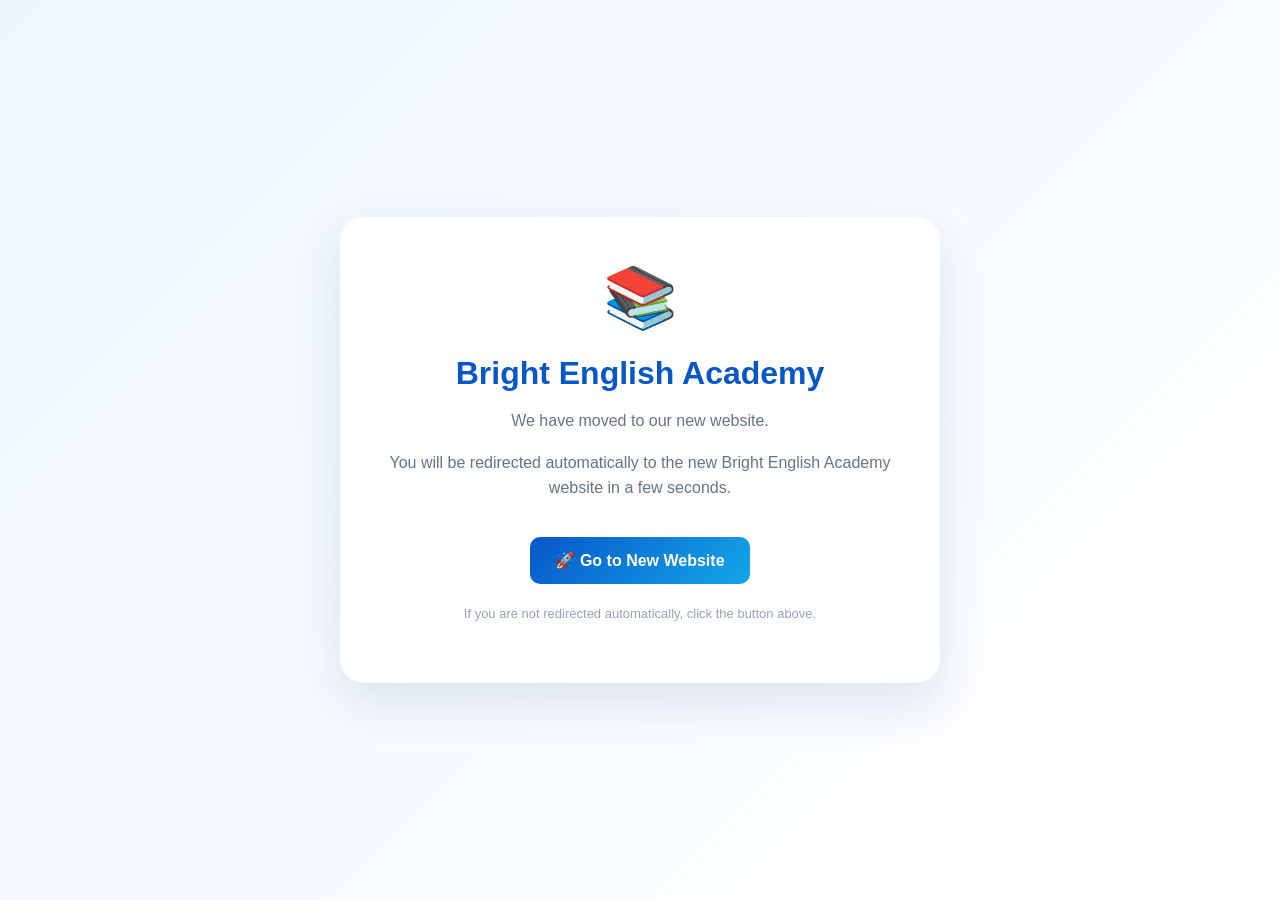
==== commit 4e513092: "Update index.html" ====
--- a/index.html
+++ b/index.html
@@ -8,79 +8,85 @@
     <meta name="viewport"
           content="width=device-width, initial-scale=1.0">
 
-    <meta name="description"
-          content="Bright English Academy - Learn English with confidence through structured lessons, exercises, quizzes and assessments.">
+    <meta name="robots"
+          content="noindex, follow">
 
-    <title>Bright English Academy</title>
+    <meta http-equiv="refresh"
+          content="3; url=https://josesimeao839-cmd.github.io/bright-english-academy-new/">
+
+    <link rel="canonical"
+          href="https://josesimeao839-cmd.github.io/bright-english-academy-new/">
+
+    <title>Bright English Academy — Moving</title>
 
     <style>
 
         * {
-            margin: 0;
-            padding: 0;
             box-sizing: border-box;
         }
 
-        html {
-            scroll-behavior: smooth;
-        }
-
         body {
-            font-family: Arial, Helvetica, sans-serif;
-            background: #f4f8ff;
-            color: #17233c;
-            line-height: 1.6;
-        }
-
-        /* =========================
-           NAVIGATION
-        ========================== */
-
-        nav {
-            position: sticky;
-            top: 0;
-            z-index: 1000;
-
-            background: rgba(255,255,255,.96);
-
-            box-shadow:
-                0 3px 18px rgba(0,0,0,.08);
-
-            backdrop-filter: blur(10px);
-        }
-
-        .nav-container {
-            max-width: 1200px;
-            margin: auto;
-
-            display: flex;
-            align-items: center;
-            justify-content: space-between;
-
-            padding: 15px 20px;
-        }
-
-        .logo {
-            display: flex;
-            align-items: center;
-            gap: 10px;
-
-            text-decoration: none;
-            color: #0757c9;
-
-            font-size: 20px;
-            font-weight: 800;
-        }
-
-        .logo-icon {
-            width: 42px;
-            height: 42px;
+            margin: 0;
+            min-height: 100vh;
 
             display: flex;
             align-items: center;
             justify-content: center;
 
-            border-radius: 12px;
+            font-family: Arial, Helvetica, sans-serif;
+
+            background:
+                linear-gradient(
+                    135deg,
+                    #eef7ff,
+                    #ffffff
+                );
+
+            color: #17233c;
+
+            text-align: center;
+        }
+
+        .container {
+            width: min(90%, 600px);
+
+            background: white;
+
+            padding: 45px 30px;
+
+            border-radius: 24px;
+
+            box-shadow:
+                0 20px 50px
+                rgba(20,53,100,.12);
+        }
+
+        .icon {
+            font-size: 60px;
+
+            margin-bottom: 15px;
+        }
+
+        h1 {
+            color: #0757c9;
+
+            margin-bottom: 12px;
+        }
+
+        p {
+            color: #64748b;
+
+            line-height: 1.6;
+        }
+
+        .btn {
+            display: inline-block;
+
+            margin-top: 20px;
+
+            padding: 14px 25px;
+
+            border-radius: 10px;
 
             background:
                 linear-gradient(
@@ -91,1341 +97,60 @@
 
             color: white;
 
-            font-size: 22px;
-        }
-
-        .nav-links {
-            display: flex;
-            gap: 15px;
-            align-items: center;
-        }
-
-        .nav-links a {
             text-decoration: none;
-            color: #17233c;
-            font-weight: 600;
-        }
-
-        .nav-links a:hover {
-            color: #0757c9;
-        }
-
-        .visitor-btn {
-            padding: 10px 18px;
-
-            border-radius: 25px;
-
-            background: #e8f5ff;
-
-            color: #0757c9 !important;
-
-            border: 1px solid #c9e5ff;
-        }
-
-        .visitor-btn:hover {
-            background: #0757c9;
-            color: white !important;
-        }
-
-        .login-btn {
-            padding: 10px 18px;
-
-            border-radius: 25px;
-
-            background: #0757c9;
-            color: white !important;
-        }
-
-        /* =========================
-           HERO
-        ========================== */
-
-        .hero {
-            min-height: 620px;
-
-            display: flex;
-            align-items: center;
-
-            background:
-                radial-gradient(
-                    circle at top right,
-                    rgba(19,166,232,.35),
-                    transparent 35%
-                ),
-
-                linear-gradient(
-                    135deg,
-                    #eef7ff,
-                    #ffffff
-                );
-        }
-
-        .hero-container {
-            max-width: 1200px;
-            width: 100%;
-
-            margin: auto;
-
-            padding: 70px 20px;
-
-            display: grid;
-
-            grid-template-columns:
-                1.2fr .8fr;
-
-            gap: 50px;
-
-            align-items: center;
-        }
-
-        .hero-badge {
-            display: inline-block;
-
-            padding: 8px 16px;
-
-            border-radius: 30px;
-
-            background: #e4f3ff;
-
-            color: #0757c9;
-
-            font-weight: bold;
-
-            margin-bottom: 20px;
-        }
-
-        .hero h1 {
-            font-size:
-                clamp(42px, 6vw, 70px);
-
-            line-height: 1.05;
-
-            margin-bottom: 20px;
-
-            color: #12213c;
-        }
-
-        .hero h1 span {
-            color: #0757c9;
-        }
-
-        .hero p {
-            font-size: 19px;
-
-            max-width: 650px;
-
-            color: #52627a;
-
-            margin-bottom: 30px;
-        }
-
-        .hero-buttons {
-            display: flex;
-            gap: 15px;
-            flex-wrap: wrap;
-        }
-
-        .btn {
-            display: inline-block;
-
-            padding: 14px 25px;
-
-            border-radius: 10px;
-
-            text-decoration: none;
-
-            font-weight: bold;
-
-            transition: .25s;
-        }
-
-        .btn-primary {
-            background:
-                linear-gradient(
-                    135deg,
-                    #0757c9,
-                    #13a6e8
-                );
-
-            color: white;
-
-            box-shadow:
-                0 8px 20px
-                rgba(7,87,201,.22);
-        }
-
-        .btn-primary:hover {
-            transform: translateY(-2px);
-        }
-
-        .btn-secondary {
-            background: white;
-
-            color: #0757c9;
-
-            border: 2px solid #0757c9;
-        }
-
-        .btn-secondary:hover {
-            background: #0757c9;
-            color: white;
-        }
-
-        /* =========================
-           HERO CARD
-        ========================== */
-
-        .hero-card {
-            background: white;
-
-            border-radius: 25px;
-
-            padding: 35px;
-
-            box-shadow:
-                0 20px 50px
-                rgba(20,53,100,.12);
-
-            border: 1px solid #e4ebf5;
-        }
-
-        .hero-card-icon {
-            width: 80px;
-            height: 80px;
-
-            display: flex;
-            align-items: center;
-            justify-content: center;
-
-            border-radius: 20px;
-
-            background: #e8f5ff;
-
-            font-size: 40px;
-
-            margin-bottom: 20px;
-        }
-
-        .hero-card h2 {
-            color: #0757c9;
-
-            margin-bottom: 10px;
-        }
-
-        .course-line {
-            display: flex;
-
-            justify-content: space-between;
-
-            padding: 12px 0;
-
-            border-bottom:
-                1px solid #edf1f7;
-        }
-
-        /* =========================
-           STATS
-        ========================== */
-
-        .stats {
-            background: #0757c9;
-            color: white;
-        }
-
-        .stats-container {
-            max-width: 1200px;
-
-            margin: auto;
-
-            padding: 35px 20px;
-
-            display: grid;
-
-            grid-template-columns:
-                repeat(4,1fr);
-
-            gap: 20px;
-
-            text-align: center;
-        }
-
-        .stat h2 {
-            font-size: 32px;
-        }
-
-        .stat p {
-            opacity: .85;
-        }
-
-        /* =========================
-           SECTIONS
-        ========================== */
-
-        section.content-section {
-            max-width: 1200px;
-
-            margin: auto;
-
-            padding: 80px 20px;
-        }
-
-        .section-heading {
-            text-align: center;
-
-            margin-bottom: 45px;
-        }
-
-        .section-heading span {
-            color: #0757c9;
 
             font-weight: bold;
         }
 
-        .section-heading h2 {
-            font-size: 38px;
-
-            margin: 8px 0;
-        }
-
-        .section-heading p {
-            color: #64748b;
-
-            max-width: 650px;
-
-            margin: auto;
-        }
-
-        /* =========================
-           FEATURES
-        ========================== */
-
-        .features {
-            display: grid;
-
-            grid-template-columns:
-                repeat(3,1fr);
-
-            gap: 22px;
-        }
-
-        .feature-card {
-            background: white;
-
-            padding: 28px;
-
-            border-radius: 18px;
-
-            border: 1px solid #e2e8f1;
-
-            box-shadow:
-                0 8px 25px
-                rgba(20,53,100,.06);
-
-            transition: .25s;
-        }
-
-        .feature-card:hover {
-            transform: translateY(-5px);
-
-            box-shadow:
-                0 15px 35px
-                rgba(20,53,100,.10);
-        }
-
-        .feature-icon {
-            font-size: 35px;
-
-            margin-bottom: 15px;
-        }
-
-        .feature-card h3 {
-            margin-bottom: 8px;
-
-            color: #0757c9;
-        }
-
-        .feature-card p {
-            color: #65748b;
-        }
-
-        /* =========================
-           COURSE
-        ========================== */
-
-        .course-card {
-            background: white;
-
-            border-radius: 22px;
-
-            padding: 35px;
-
-            border: 1px solid #e0e7f1;
-
-            box-shadow:
-                0 10px 35px
-                rgba(20,53,100,.07);
-
-            display: grid;
-
-            grid-template-columns:
-                1fr auto;
-
-            gap: 30px;
-
-            align-items: center;
-        }
-
-        .course-card h3 {
-            color: #0757c9;
-
-            font-size: 27px;
-
-            margin-bottom: 8px;
-        }
-
-        .course-details {
-            display: flex;
-
-            flex-wrap: wrap;
-
-            gap: 12px;
-
-            margin-top: 18px;
-        }
-
-        .course-tag {
-            background: #eef6ff;
-
-            color: #0757c9;
-
-            padding: 7px 12px;
-
-            border-radius: 20px;
+        .small {
+            margin-top: 20px;
 
             font-size: 13px;
 
-            font-weight: bold;
-        }
-
-        /* =========================
-           STUDENT / TEACHER
-        ========================== */
-
-        .portal-grid {
-            display: grid;
-
-            grid-template-columns:
-                repeat(2,1fr);
-
-            gap: 25px;
-        }
-
-        .portal-card {
-            padding: 35px;
-
-            border-radius: 20px;
-
-            background: white;
-
-            border: 1px solid #e2e8f1;
-
-            box-shadow:
-                0 8px 30px
-                rgba(20,53,100,.07);
-        }
-
-        .portal-card.student {
-            border-top: 5px solid #0757c9;
-        }
-
-        .portal-card.teacher {
-            border-top: 5px solid #13a6e8;
-        }
-
-        .portal-card h3 {
-            font-size: 25px;
-
-            margin-bottom: 10px;
-        }
-
-        .portal-card p {
-            color: #64748b;
-
-            margin-bottom: 20px;
-        }
-
-        .portal-list {
-            list-style: none;
-
-            margin-bottom: 25px;
-        }
-
-        .portal-list li {
-            padding: 7px 0;
-        }
-
-        /* =========================
-           CTA
-        ========================== */
-
-        .cta {
-            max-width: 1160px;
-
-            margin: 40px auto 80px;
-
-            padding: 60px 25px;
-
-            border-radius: 25px;
-
-            text-align: center;
-
-            color: white;
-
-            background:
-                linear-gradient(
-                    135deg,
-                    #0757c9,
-                    #13a6e8
-                );
-
-            box-shadow:
-                0 20px 45px
-                rgba(7,87,201,.2);
-        }
-
-        .cta h2 {
-            font-size: 38px;
-
-            margin-bottom: 12px;
-        }
-
-        .cta p {
-            max-width: 650px;
-
-            margin: 0 auto 25px;
-
-            opacity: .9;
-        }
-
-        .cta .btn {
-            background: white;
-
-            color: #0757c9;
-        }
-
-        /* =========================
-           FOOTER
-        ========================== */
-
-        footer {
-            background: #17233c;
-
-            color: white;
-
-            padding: 45px 20px;
-
-            text-align: center;
-        }
-
-        footer h3 {
-            color: #58c7ff;
-
-            margin-bottom: 8px;
-        }
-
-        footer p {
-            opacity: .8;
-        }
-
-        .creator {
-            margin-top: 15px;
-
-            font-weight: bold;
-        }
-
-        /* =========================
-           MOBILE
-        ========================== */
-
-        @media(max-width:850px){
-
-            .nav-links {
-                display: none;
-            }
-
-            .hero-container {
-                grid-template-columns: 1fr;
-
-                text-align: center;
-            }
-
-            .hero p {
-                margin-left: auto;
-                margin-right: auto;
-            }
-
-            .hero-buttons {
-                justify-content: center;
-            }
-
-            .stats-container {
-                grid-template-columns:
-                    repeat(2,1fr);
-            }
-
-            .features {
-                grid-template-columns: 1fr;
-            }
-
-            .course-card {
-                grid-template-columns: 1fr;
-
-                text-align: center;
-            }
-
-            .portal-grid {
-                grid-template-columns: 1fr;
-            }
-
-        }
-
-        @media(max-width:500px){
-
-            .hero {
-                min-height: auto;
-            }
-
-            .stats-container {
-                grid-template-columns: 1fr 1fr;
-            }
-
-            .stat h2 {
-                font-size: 25px;
-            }
-
-            section.content-section {
-                padding: 55px 18px;
-            }
-
-            .section-heading h2 {
-                font-size: 30px;
-            }
-
+            color: #94a3b8;
         }
 
     </style>
 
 </head>
 
-
 <body>
 
+    <div class="container">
 
-<!-- =========================
-     NAVIGATION
-========================== -->
+        <div class="icon">
+            📚
+        </div>
 
-<nav>
+        <h1>
+            Bright English Academy
+        </h1>
 
-    <div class="nav-container">
+        <p>
+            We have moved to our new website.
+        </p>
 
-        <a href="index.html"
-           class="logo">
+        <p>
+            You will be redirected automatically
+            to the new Bright English Academy
+            website in a few seconds.
+        </p>
 
-            <span class="logo-icon">
-                📚
-            </span>
+        <a
+            href="https://josesimeao839-cmd.github.io/bright-english-academy-new/"
+            class="btn">
 
-            Bright English Academy
+            🚀 Go to New Website
 
         </a>
 
-
-        <div class="nav-links">
-
-            <a href="#home">
-                Home
-            </a>
-
-            <a href="#courses">
-                Courses
-            </a>
-
-            <a href="#about">
-                About
-            </a>
-
-            <a href="visitor.html"
-               class="visitor-btn">
-
-                🌍 Visitor
-
-            </a>
-
-            <a href="student-login.html"
-               class="login-btn">
-
-                Student Login
-
-            </a>
-
-        </div>
-
-    </div>
-
-</nav>
-
-
-<!-- =========================
-     HERO
-========================== -->
-
-<header class="hero"
-        id="home">
-
-    <div class="hero-container">
-
-
-        <div>
-
-            <div class="hero-badge">
-                🎓 Online English Learning
-            </div>
-
-
-            <h1>
-
-                Learn English.
-                <span>
-                    Speak with Confidence.
-                </span>
-
-            </h1>
-
-
-            <p>
-
-                Welcome to Bright English Academy,
-                a structured English learning platform
-                designed to help students build vocabulary,
-                grammar, pronunciation, speaking and
-                real-life communication skills.
-
-            </p>
-
-
-            <div class="hero-buttons">
-
-                <a href="student-register.html"
-                   class="btn btn-primary">
-
-                    🚀 Start Learning
-
-                </a>
-
-
-                <a href="visitor.html"
-                   class="btn btn-secondary">
-
-                    🌍 Continue as Visitor
-
-                </a>
-
-
-                <a href="#courses"
-                   class="btn btn-secondary">
-
-                    📚 Explore Course
-
-                </a>
-
-            </div>
-
-        </div>
-
-
-        <div class="hero-card">
-
-            <div class="hero-card-icon">
-                🇬🇧
-            </div>
-
-
-            <h2>
-                English Beginner A1
-            </h2>
-
-
-            <p>
-                Your complete 30-lesson
-                English foundation course.
-            </p>
-
-
-            <div class="course-line">
-
-                <span>
-                    📚 Lessons
-                </span>
-
-                <strong>
-                    30
-                </strong>
-
-            </div>
-
-
-            <div class="course-line">
-
-                <span>
-                    📝 Exercises
-                </span>
-
-                <strong>
-                    Included
-                </strong>
-
-            </div>
-
-
-            <div class="course-line">
-
-                <span>
-                    🎯 Quizzes
-                </span>
-
-                <strong>
-                    Included
-                </strong>
-
-            </div>
-
-
-            <div class="course-line">
-
-                <span>
-                    🏆 Final Test
-                </span>
-
-                <strong>
-                    30 min
-                </strong>
-
-            </div>
-
-        </div>
-
-    </div>
-
-</header>
-
-
-<!-- =========================
-     STATS
-========================== -->
-
-<div class="stats">
-
-    <div class="stats-container">
-
-
-        <div class="stat">
-
-            <h2>
-                30
-            </h2>
-
-            <p>
-                Lessons
-            </p>
-
-        </div>
-
-
-        <div class="stat">
-
-            <h2>
-                A1
-            </h2>
-
-            <p>
-                Beginner Level
-            </p>
-
-        </div>
-
-
-        <div class="stat">
-
-            <h2>
-                🎧
-            </h2>
-
-            <p>
-                Audio Practice
-            </p>
-
-        </div>
-
-
-        <div class="stat">
-
-            <h2>
-                🏆
-            </h2>
-
-            <p>
-                Final Assessment
-            </p>
-
-        </div>
-
-
-    </div>
-
-</div>
-
-
-<!-- =========================
-     FEATURES
-========================== -->
-
-<section class="content-section"
-         id="about">
-
-
-    <div class="section-heading">
-
-        <span>
-            WHY BRIGHT ENGLISH ACADEMY?
-        </span>
-
-        <h2>
-            Learn English Step by Step
-        </h2>
-
-        <p>
-            Everything students need to build
-            a strong English foundation.
+        <p class="small">
+            If you are not redirected automatically,
+            click the button above.
         </p>
 
     </div>
 
-
-    <div class="features">
-
-
-        <div class="feature-card">
-
-            <div class="feature-icon">
-                📚
-            </div>
-
-            <h3>
-                Structured Lessons
-            </h3>
-
-            <p>
-                Follow a clear sequence of
-                30 lessons designed for A1
-                English learners.
-            </p>
-
-        </div>
-
-
-        <div class="feature-card">
-
-            <div class="feature-icon">
-                🎧
-            </div>
-
-            <h3>
-                Pronunciation & Audio
-            </h3>
-
-            <p>
-                Listen to English words,
-                phrases and conversations
-                while practicing pronunciation.
-            </p>
-
-        </div>
-
-
-        <div class="feature-card">
-
-            <div class="feature-icon">
-                ✏️
-            </div>
-
-            <h3>
-                Exercises
-            </h3>
-
-            <p>
-                Practice grammar, vocabulary,
-                reading, writing and everyday
-                English.
-            </p>
-
-        </div>
-
-
-        <div class="feature-card">
-
-            <div class="feature-icon">
-                🧩
-            </div>
-
-            <h3>
-                Interactive Activities
-            </h3>
-
-            <p>
-                Learn through activities,
-                challenges and practical
-                English situations.
-            </p>
-
-        </div>
-
-
-        <div class="feature-card">
-
-            <div class="feature-icon">
-                📊
-            </div>
-
-            <h3>
-                Progress Tracking
-            </h3>
-
-            <p>
-                Students can follow their
-                learning progress and results.
-            </p>
-
-        </div>
-
-
-        <div class="feature-card">
-
-            <div class="feature-icon">
-                🏆
-            </div>
-
-            <h3>
-                Final Assessment
-            </h3>
-
-            <p>
-                Complete the final timed test
-                and measure your A1 English
-                knowledge.
-            </p>
-
-        </div>
-
-
-    </div>
-
-</section>
-
-
-<!-- =========================
-     COURSE
-========================== -->
-
-<section class="content-section"
-         id="courses">
-
-
-    <div class="section-heading">
-
-        <span>
-            OUR COURSE
-        </span>
-
-        <h2>
-            English Beginner A1
-        </h2>
-
-        <p>
-            Start your English journey with
-            a complete 30-day learning program.
-        </p>
-
-    </div>
-
-
-    <div class="course-card">
-
-
-        <div>
-
-            <h3>
-                🇬🇧 Beginner A1 English
-            </h3>
-
-            <p>
-                A complete beginner course covering
-                essential vocabulary, grammar,
-                pronunciation, conversations,
-                exercises and assessments.
-            </p>
-
-
-            <div class="course-details">
-
-                <span class="course-tag">
-                    30 Lessons
-                </span>
-
-                <span class="course-tag">
-                    Vocabulary
-                </span>
-
-                <span class="course-tag">
-                    Grammar
-                </span>
-
-                <span class="course-tag">
-                    Speaking
-                </span>
-
-                <span class="course-tag">
-                    Writing
-                </span>
-
-                <span class="course-tag">
-                    Audio
-                </span>
-
-                <span class="course-tag">
-                    Quizzes
-                </span>
-
-                <span class="course-tag">
-                    Final Test
-                </span>
-
-            </div>
-
-        </div>
-
-
-        <div>
-
-            <a href="beginner-a1.html"
-               class="btn btn-primary">
-
-                📖 View Course
-
-            </a>
-
-        </div>
-
-
-    </div>
-
-</section>
-
-
-<!-- =========================
-     PORTALS
-========================== -->
-
-<section class="content-section">
-
-
-    <div class="section-heading">
-
-        <span>
-            LEARNING PLATFORM
-        </span>
-
-        <h2>
-            Student & Teacher Areas
-        </h2>
-
-        <p>
-            A dedicated space for students
-            and teachers.
-        </p>
-
-    </div>
-
-
-    <div class="portal-grid">
-
-
-        <!-- STUDENT -->
-
-        <div class="portal-card student">
-
-            <h3>
-                👨‍🎓 Student Area
-            </h3>
-
-            <p>
-                Create your account and follow
-                your English learning journey.
-            </p>
-
-
-            <ul class="portal-list">
-
-                <li>
-                    ✅ Create an account
-                </li>
-
-                <li>
-                    ✅ Access your lessons
-                </li>
-
-                <li>
-                    ✅ Complete exercises
-                </li>
-
-                <li>
-                    ✅ Take quizzes
-                </li>
-
-                <li>
-                    ✅ Track your progress
-                </li>
-
-                <li>
-                    ✅ Complete the final test
-                </li>
-
-            </ul>
-
-
-            <a href="student-register.html"
-               class="btn btn-primary">
-
-                Create Student Account
-
-            </a>
-
-        </div>
-
-
-        <!-- TEACHER -->
-
-        <div class="portal-card teacher">
-
-            <h3>
-                👨‍🏫 Teacher Area
-            </h3>
-
-            <p>
-                A future dashboard for managing
-                and evaluating your students.
-            </p>
-
-
-            <ul class="portal-list">
-
-                <li>
-                    📊 View student progress
-                </li>
-
-                <li>
-                    📝 View exercise results
-                </li>
-
-                <li>
-                    🎯 View quiz scores
-                </li>
-
-                <li>
-                    🏆 View final test results
-                </li>
-
-                <li>
-                    👥 Manage students
-                </li>
-
-                <li>
-                    📈 Analyze performance
-                </li>
-
-            </ul>
-
-
-            <a href="teacher-login.html"
-               class="btn btn-secondary">
-
-                Teacher Login
-
-            </a>
-
-        </div>
-
-
-    </div>
-
-</section>
-
-
-<!-- =========================
-     CTA
-========================== -->
-
-<div class="cta">
-
-    <h2>
-        Ready to Start Learning?
-    </h2>
-
-    <p>
-        Begin your English journey today
-        and build the confidence to communicate
-        in English.
-    </p>
-
-
-    <a href="student-register.html"
-       class="btn">
-
-        🚀 Create Your Account
-
-    </a>
-
-</div>
-
-
-<!-- =========================
-     FOOTER
-========================== -->
-
-<footer>
-
-    <h3>
-        Bright English Academy
-    </h3>
-
-    <p>
-        Speak English with Confidence
-    </p>
-
-    <p class="creator">
-        👤 Created by José Simeão
-    </p>
-
-    <p style="margin-top:15px;font-size:13px;">
-
-        © 2026 Bright English Academy.
-        All rights reserved.
-
-    </p>
-
-</footer>
-
-
 </body>
 
-</html>+</html>
